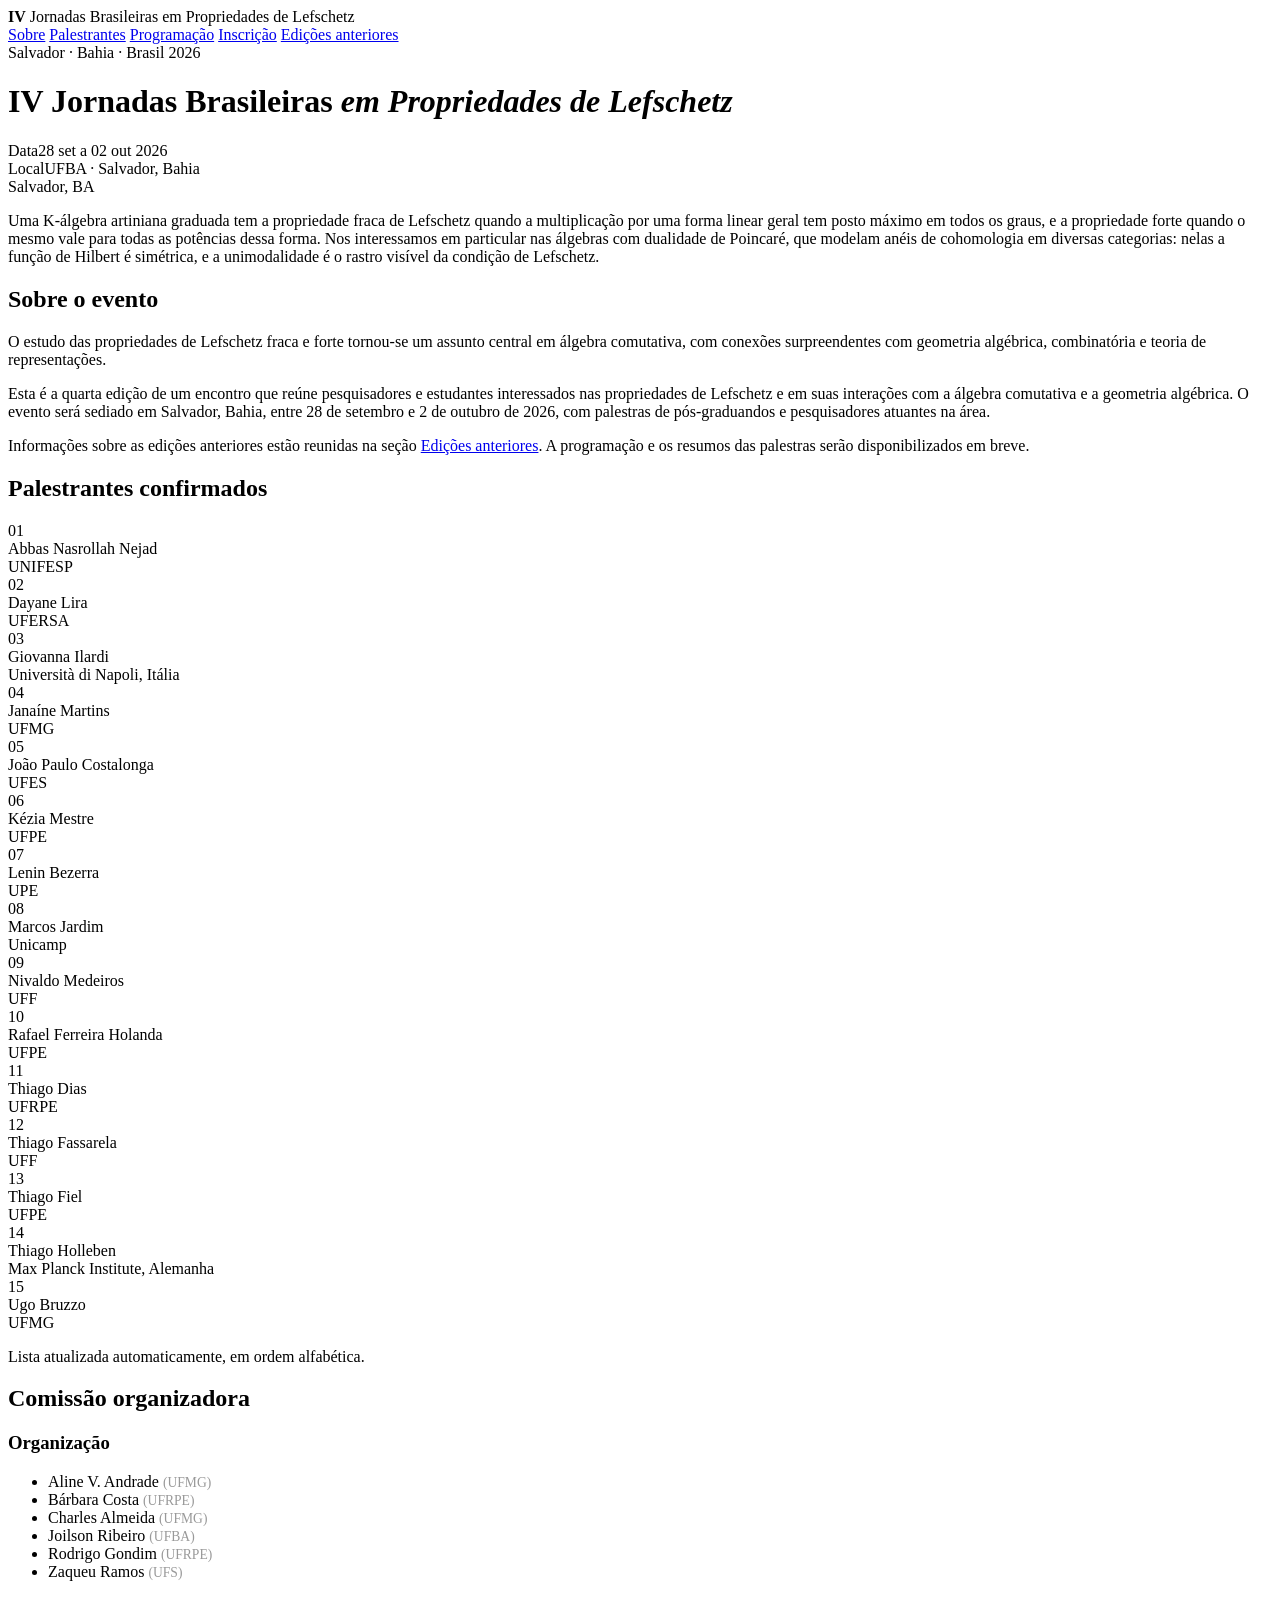
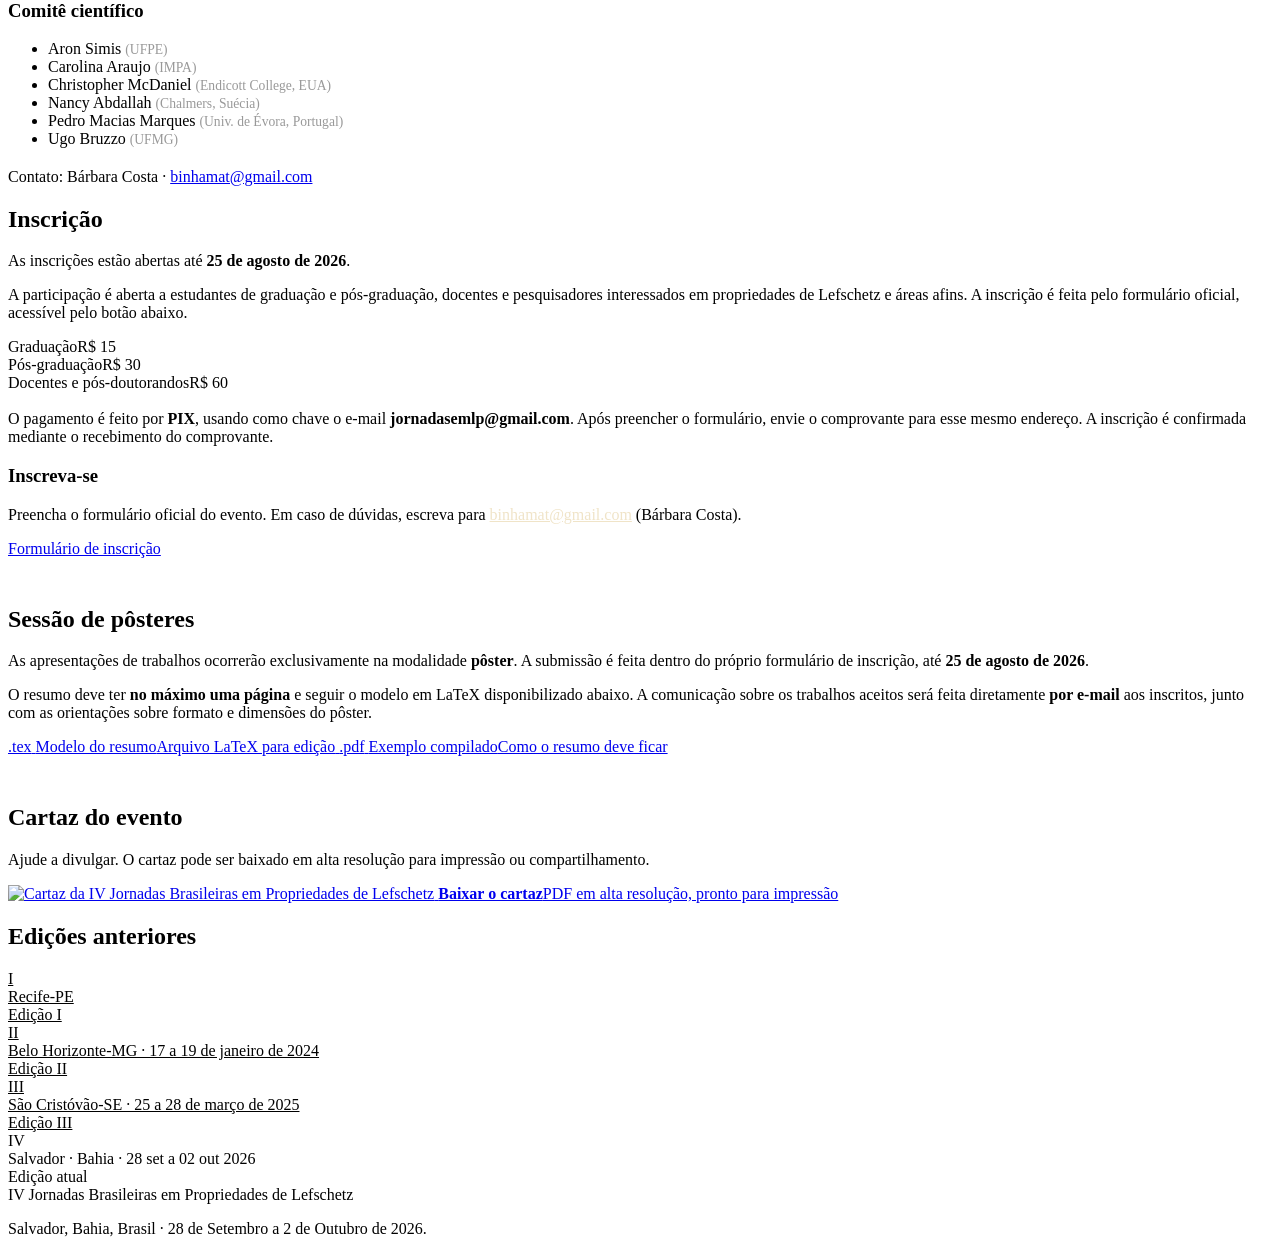
==== index.html @ 108a5a0b "Corrige nome de Rafael Ferreira Holanda nas páginas das jornadas Co-Authored-By: Claude Sonnet 5 <no" ====
<!DOCTYPE html>
<html lang="pt-BR">
<head>
<meta charset="UTF-8">
<meta name="viewport" content="width=device-width, initial-scale=1.0">
<title>IV Jornadas Brasileiras em Propriedades de Lefschetz · Salvador 2026</title>
<link rel="preconnect" href="https://fonts.googleapis.com">
<link rel="preconnect" href="https://fonts.gstatic.com" crossorigin>
<link href="https://fonts.googleapis.com/css2?family=Fraunces:opsz,wght@9..144,400;9..144,500;9..144,600;9..144,700&family=Spectral:ital,wght@0,300;0,400;0,500;0,600;1,400&family=IBM+Plex+Mono:wght@400;500&display=swap" rel="stylesheet">
<link rel="stylesheet" href="styles.css">
</head>
<body>

<nav>
  <div class="nav-in">
    <span class="brand"><b>IV</b> Jornadas Brasileiras em Propriedades de Lefschetz</span>
    <div class="nav-links">
      <a href="index.html#sobre">Sobre</a>
      <a href="index.html#palestrantes">Palestrantes</a>
      <a href="programacao.html">Programação</a>
      <a href="index.html#inscricao">Inscrição</a>
      <a href="anteriores.html">Edições anteriores</a>
    </div>
  </div>
</nav>

<header class="hero">
  <div class="hero-in">
    <div class="eyebrow"><span class="dot"></span> Salvador · Bahia · Brasil <span class="dot"></span> 2026</div>
    <h1>IV Jornadas Brasileiras <em>em Propriedades de Lefschetz </em></h1>
    <div class="hero-meta">
      <div><span class="k">Data</span><span class="v">28 set a 02 out 2026</span></div>
      <div><span class="k">Local</span><span class="v">UFBA · Salvador, Bahia</span></div>
    </div>
  </div>
  <span class="credit">Salvador, BA</span>
</header>

<div class="hilbert">
  <div class="hilbert-in">
    <div class="bars" aria-hidden="true">
      <span data-v="1" style="height:12%"></span>
      <span data-v="3" style="height:33%"></span>
      <span data-v="6" style="height:66%"></span>
      <span data-v="10" style="height:100%"></span>
      <span data-v="6" style="height:66%"></span>
      <span data-v="3" style="height:33%"></span>
      <span data-v="1" style="height:12%"></span>
    </div>
    <p>Uma K-álgebra artiniana graduada tem a propriedade fraca de Lefschetz quando a multiplicação por uma forma linear geral tem posto máximo em todos os graus, e a propriedade forte quando o mesmo vale para todas as potências dessa forma. Nos interessamos em particular nas álgebras com dualidade de Poincaré, que modelam anéis de cohomologia em diversas categorias: nelas a função de Hilbert é simétrica, e a unimodalidade é o rastro visível da condição de Lefschetz.</p>
  </div>
</div>

<section id="sobre">
  <div class="sec-head"><h2>Sobre o evento</h2></div>
  <div class="prose">
    <p class="lead">O estudo das propriedades de Lefschetz fraca e forte tornou-se um assunto central em álgebra comutativa, com conexões surpreendentes com geometria algébrica, combinatória e teoria de representações.</p>
    <p>Esta é a quarta edição de um encontro que reúne pesquisadores e estudantes interessados nas propriedades de Lefschetz e em suas interações com a álgebra comutativa e a geometria algébrica. O evento será sediado em Salvador, Bahia, entre 28 de setembro e 2 de outubro de 2026, com palestras de pós-graduandos e pesquisadores atuantes na área.</p>
    <p>Informações sobre as edições anteriores estão reunidas na seção <a href="#anteriores">Edições anteriores</a>. A programação e os resumos das palestras serão disponibilizados em breve.</p>
  </div>
</section>

<section id="palestrantes">
  <div class="sec-head"><h2>Palestrantes confirmados</h2></div>
  <div class="grid" id="grid-palestrantes">
    <div class="card"><span class="idx">01</span><div class="name">Abbas Nasrollah Nejad</div><div class="card-aff">UNIFESP</div></div>
    <div class="card"><span class="idx">02</span><div class="name">Dayane Lira</div><div class="card-aff">UFERSA</div></div>
    <div class="card"><span class="idx">03</span><div class="name">Giovanna Ilardi</div><div class="card-aff">Università di Napoli, Itália</div></div>
    <div class="card"><span class="idx">04</span><div class="name">Janaíne Martins</div><div class="card-aff">UFMG</div></div>
    <div class="card"><span class="idx">05</span><div class="name">João Paulo Costalonga</div><div class="card-aff">UFES</div></div>
    <div class="card"><span class="idx">06</span><div class="name">Kézia Mestre</div><div class="card-aff">UFPE</div></div>
    <div class="card"><span class="idx">07</span><div class="name">Lenin Bezerra</div><div class="card-aff">UPE</div></div>
    <div class="card"><span class="idx">08</span><div class="name">Marcos Jardim</div><div class="card-aff">Unicamp</div></div>
    <div class="card"><span class="idx">09</span><div class="name">Nivaldo Medeiros</div><div class="card-aff">UFF</div></div>
    <div class="card"><span class="idx">10</span><div class="name">Rafael Ferreira Holanda</div><div class="card-aff">UFPE</div></div>
    <div class="card"><span class="idx">11</span><div class="name">Thiago Dias</div><div class="card-aff">UFRPE</div></div>
    <div class="card"><span class="idx">12</span><div class="name">Thiago Fassarela</div><div class="card-aff">UFF</div></div>
    <div class="card"><span class="idx">13</span><div class="name">Thiago Fiel</div><div class="card-aff">UFPE</div></div>
    <div class="card"><span class="idx">14</span><div class="name">Thiago Holleben</div><div class="card-aff">Max Planck Institute, Alemanha</div></div>
    <div class="card"><span class="idx">15</span><div class="name">Ugo Bruzzo</div><div class="card-aff">UFMG</div></div>
  </div>
  <p class="note">Lista atualizada automaticamente, em ordem alfabética.</p>
</section>

<section id="comite">
  <div class="sec-head"><h2>Comissão organizadora</h2></div>
  <div class="cols">
    <div class="panel">
      <h3>Organização</h3>
      <ul>
        <li>Aline V. Andrade <span style="color:#999;font-size:.85em">(UFMG)</span></li>
        <li>Bárbara Costa <span style="color:#999;font-size:.85em">(UFRPE)</span></li>
        <li>Charles Almeida <span style="color:#999;font-size:.85em">(UFMG)</span></li>
        <li>Joilson Ribeiro <span style="color:#999;font-size:.85em">(UFBA)</span></li>
        <li>Rodrigo Gondim <span style="color:#999;font-size:.85em">(UFRPE)</span></li>
        <li>Zaqueu Ramos <span style="color:#999;font-size:.85em">(UFS)</span></li>
      </ul>
    </div>
    <div class="panel">
      <h3>Comitê científico</h3>
      <ul>
        <li>Aron Simis <span style="color:#999;font-size:.85em">(UFPE)</span></li>
        <li>Carolina Araujo <span style="color:#999;font-size:.85em">(IMPA)</span></li>
        <li>Christopher McDaniel <span style="color:#999;font-size:.85em">(Endicott College, EUA)</span></li>
        <li>Nancy Abdallah <span style="color:#999;font-size:.85em">(Chalmers, Suécia)</span></li>
        <li>Pedro Macias Marques <span style="color:#999;font-size:.85em">(Univ. de Évora, Portugal)</span></li>
        <li>Ugo Bruzzo <span style="color:#999;font-size:.85em">(UFMG)</span></li>
      </ul>
    </div>
  </div>
  <p class="note" style="margin-top:1.2rem">Contato: Bárbara Costa · <a href="mailto:binhamat@gmail.com">binhamat@gmail.com</a></p>
</section>

<section id="inscricao">
  <div class="sec-head"><h2>Inscrição</h2></div>
  <div class="prose">
    <p class="lead">As inscrições estão abertas até <b>25 de agosto de 2026</b>.</p>
    <p>A participação é aberta a estudantes de graduação e pós-graduação, docentes e pesquisadores interessados em propriedades de Lefschetz e áreas afins. A inscrição é feita pelo formulário oficial, acessível pelo botão abaixo.</p>
  </div>

  <div class="fees">
    <div class="fee"><span class="cat">Graduação</span><span class="val">R$ 15</span></div>
    <div class="fee"><span class="cat">Pós-graduação</span><span class="val">R$ 30</span></div>
    <div class="fee"><span class="cat">Docentes e pós-doutorandos</span><span class="val">R$ 60</span></div>
  </div>
  <div class="prose" style="margin-top:1.1rem">
    <p>O pagamento é feito por <b>PIX</b>, usando como chave o e-mail <b class="mono">jornadasemlp@gmail.com</b>. Após preencher o formulário, envie o comprovante para esse mesmo endereço. A inscrição é confirmada mediante o recebimento do comprovante.</p>
  </div>
  <div class="callout">
    <h3>Inscreva-se</h3>
    <p>Preencha o formulário oficial do evento. Em caso de dúvidas, escreva para <a href="mailto:binhamat@gmail.com" style="color:#F0E4C8">binhamat@gmail.com</a> (Bárbara Costa).</p>
    <a class="btn" href="https://docs.google.com/forms/d/e/1FAIpQLScqvtpl0o9uVWyl-50HxjRWcHPqxpkmUzlpKo9-s_3zseVm3g/viewform" target="_blank" rel="noopener">Formulário de inscrição</a>
  </div>

  <div class="sec-head" style="margin-top:3rem"><h2>Sessão de pôsteres</h2></div>
  <div class="prose">
    <p>As apresentações de trabalhos ocorrerão exclusivamente na modalidade <b>pôster</b>. A submissão é feita dentro do próprio formulário de inscrição, até <b>25 de agosto de 2026</b>.</p>
    <p>O resumo deve ter <b>no máximo uma página</b> e seguir o modelo em LaTeX disponibilizado abaixo. A comunicação sobre os trabalhos aceitos será feita diretamente <b>por e-mail</b> aos inscritos, junto com as orientações sobre formato e dimensões do pôster.</p>
  </div>

  <div class="downloads">
    <a class="dl" href="files/modelo-resumo-jornadas-lp-2026.tex" download>
      <span class="ext">.tex</span>
      <span class="lbl">Modelo do resumo<span class="sub">Arquivo LaTeX para edição</span></span>
    </a>
    <a class="dl" href="files/exemplo-resumo-jornadas-lp-2026.pdf" target="_blank" rel="noopener">
      <span class="ext">.pdf</span>
      <span class="lbl">Exemplo compilado<span class="sub">Como o resumo deve ficar</span></span>
    </a>
  </div>

  <div class="sec-head" style="margin-top:3rem"><h2>Cartaz do evento</h2></div>
  <div class="prose">
    <p>Ajude a divulgar. O cartaz pode ser baixado em alta resolução para impressão ou compartilhamento.</p>
  </div>
  <a class="poster-card" href="files/IVJBPL.pdf" target="_blank" rel="noopener">
    <img src="files/cartaz-thumb.jpg" alt="Cartaz da IV Jornadas Brasileiras em Propriedades de Lefschetz" loading="lazy">
    <span class="pc-txt"><b>Baixar o cartaz</b><span>PDF em alta resolução, pronto para impressão</span></span>
  </a>

</section>

<section id="anteriores">
  <div class="sec-head"><h2>Edições anteriores</h2></div>
  <div class="editions">
    <a class="ed" href="i-jornada.html" style="display:block;color:inherit"><span class="roman">I</span><div class="place">Recife-PE</div><span class="yr">Edição I</span></a>
    <a class="ed" href="ii-jornada.html" style="display:block;color:inherit"><span class="roman">II</span><div class="place">Belo Horizonte-MG · 17 a 19 de janeiro de 2024</div><span class="yr">Edição II</span></a>
    <a class="ed" href="iii-jornada.html" style="display:block;color:inherit"><span class="roman">III</span><div class="place">São Cristóvão-SE · 25 a 28 de março de 2025</div><span class="yr">Edição III</span></a>
    <div class="ed current"><span class="roman">IV</span><div class="place">Salvador · Bahia · 28 set a 02 out 2026</div><span class="yr">Edição atual</span></div>
  </div>
</section>

<footer>
  <div class="foot-in">
    <div>
      <div class="brand2">IV Jornadas Brasileiras em Propriedades de Lefschetz</div>
      <p>Salvador, Bahia, Brasil · 28 de Setembro a 2 de Outubro de 2026.</p>
    </div>
</footer>


<script>
(function(){
  var SHEET_ID = '1L-WROrmSHXhoRcRJEicwo2DMLI0QFbXbKq7kIfNfTUg';
  var CSV_URL = 'https://docs.google.com/spreadsheets/d/' + SHEET_ID + '/gviz/tq?tqx=out:csv';
  function parseCSV(text){
    var rows=[],row=[],cur='',inQ=false;
    for(var i=0;i<text.length;i++){var c=text[i];
      if(inQ){ if(c==='"'){ if(text[i+1]==='"'){cur+='"';i++;} else inQ=false; } else cur+=c; }
      else { if(c==='"')inQ=true; else if(c===','){row.push(cur);cur='';}
        else if(c==='\n'){row.push(cur);rows.push(row);row=[];cur='';}
        else if(c!=='\r')cur+=c; } }
    if(cur.length||row.length){row.push(cur);rows.push(row);}
    return rows;
  }
  function esc(s){return s.replace(/&/g,'&amp;').replace(/</g,'&lt;').replace(/>/g,'&gt;');}
  fetch(CSV_URL).then(function(r){ if(!r.ok) throw new Error('HTTP '+r.status); return r.text(); })
  .then(function(text){
    var rows = parseCSV(text);
    var speakers = [];
    for(var i=1;i<rows.length;i++){
      var nome=(rows[i][0]||'').trim();
      if(!nome) continue;
      speakers.push({nome:nome, aff:(rows[i][1]||'').trim()});
    }
    if(!speakers.length) return; // mantém fallback estático
    speakers.sort(function(a,b){ return a.nome.localeCompare(b.nome,'pt-BR'); });
    var html='';
    for(var j=0;j<speakers.length;j++){
      var idx=(j+1<10?'0':'')+(j+1);
      html+='<div class="card"><span class="idx">'+idx+'</span><div class="name">'+esc(speakers[j].nome)+'</div>';
      if(speakers[j].aff) html+='<div class="card-aff">'+esc(speakers[j].aff)+'</div>';
      html+='</div>';
    }
    document.getElementById('grid-palestrantes').innerHTML = html;
  })
  .catch(function(e){ console.error('Planilha indisponível, mantendo lista estática:', e); });
})();
</script>
</body>
</html>
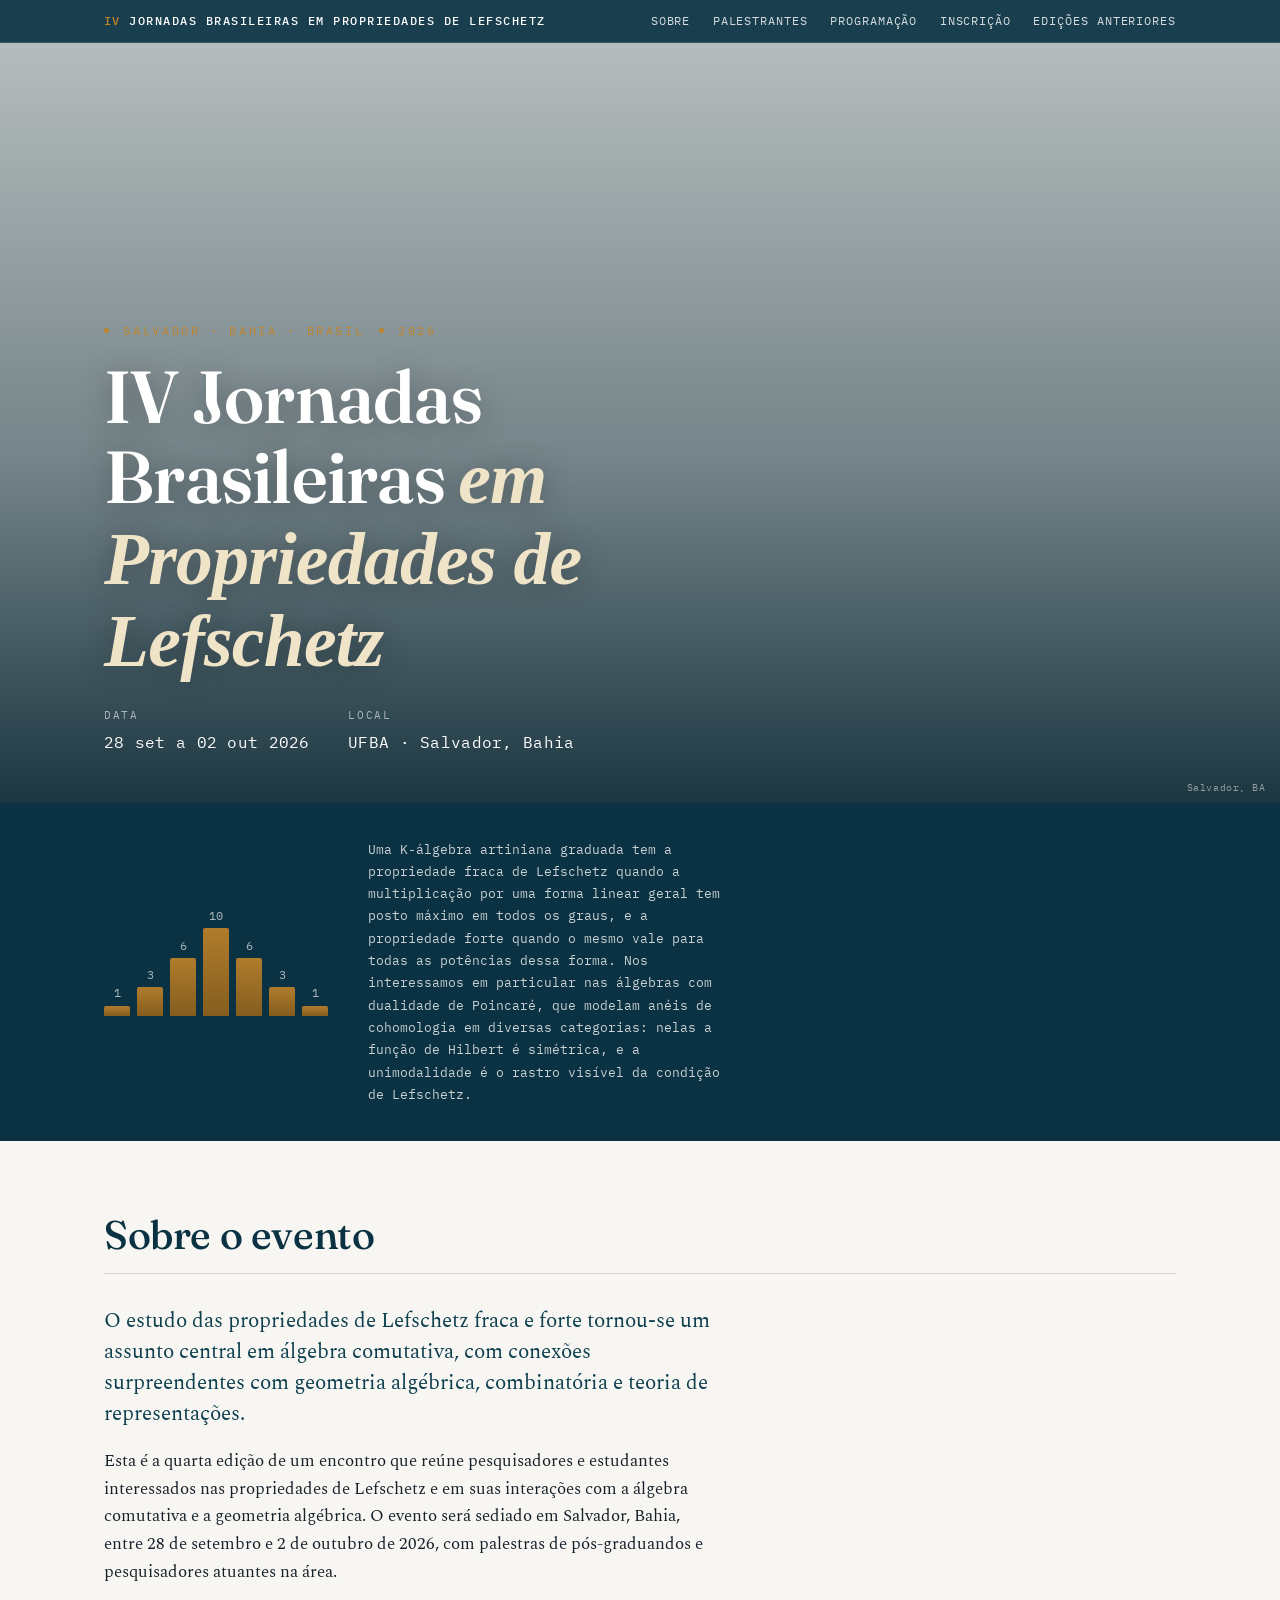
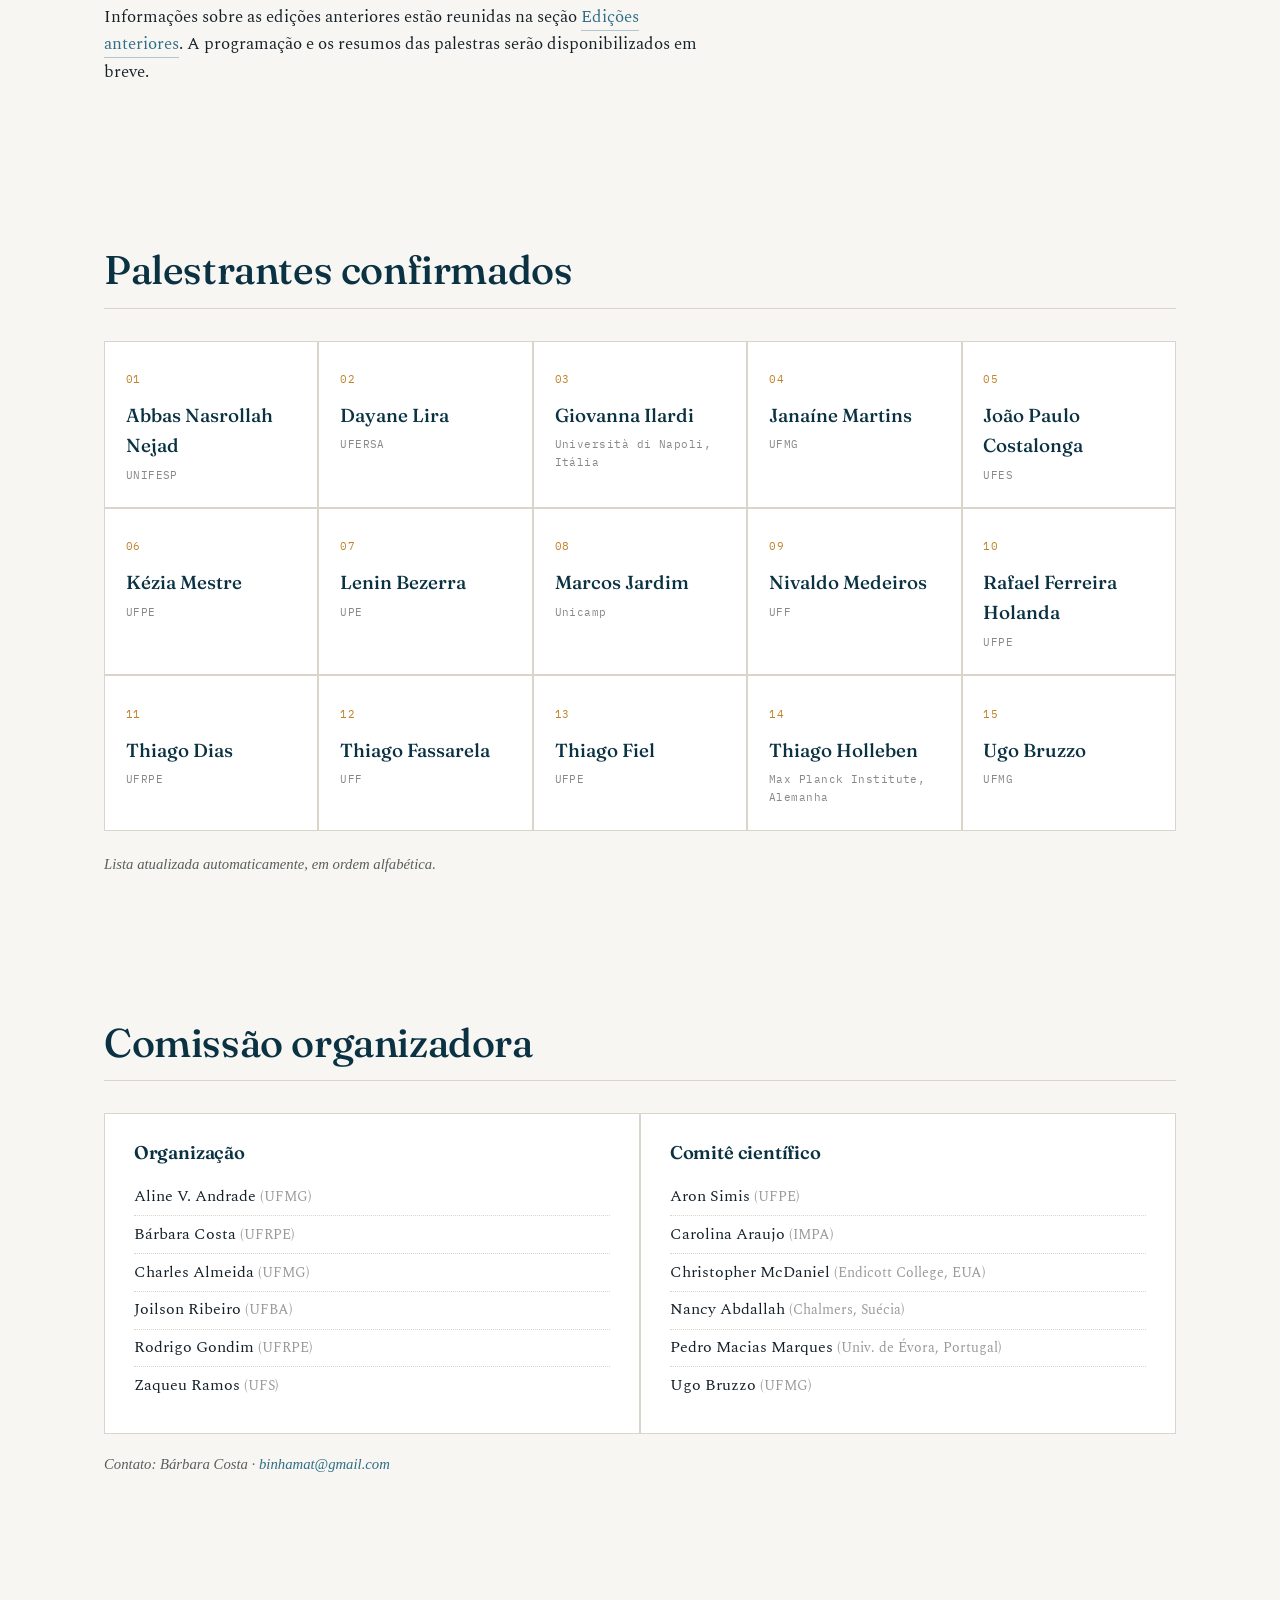
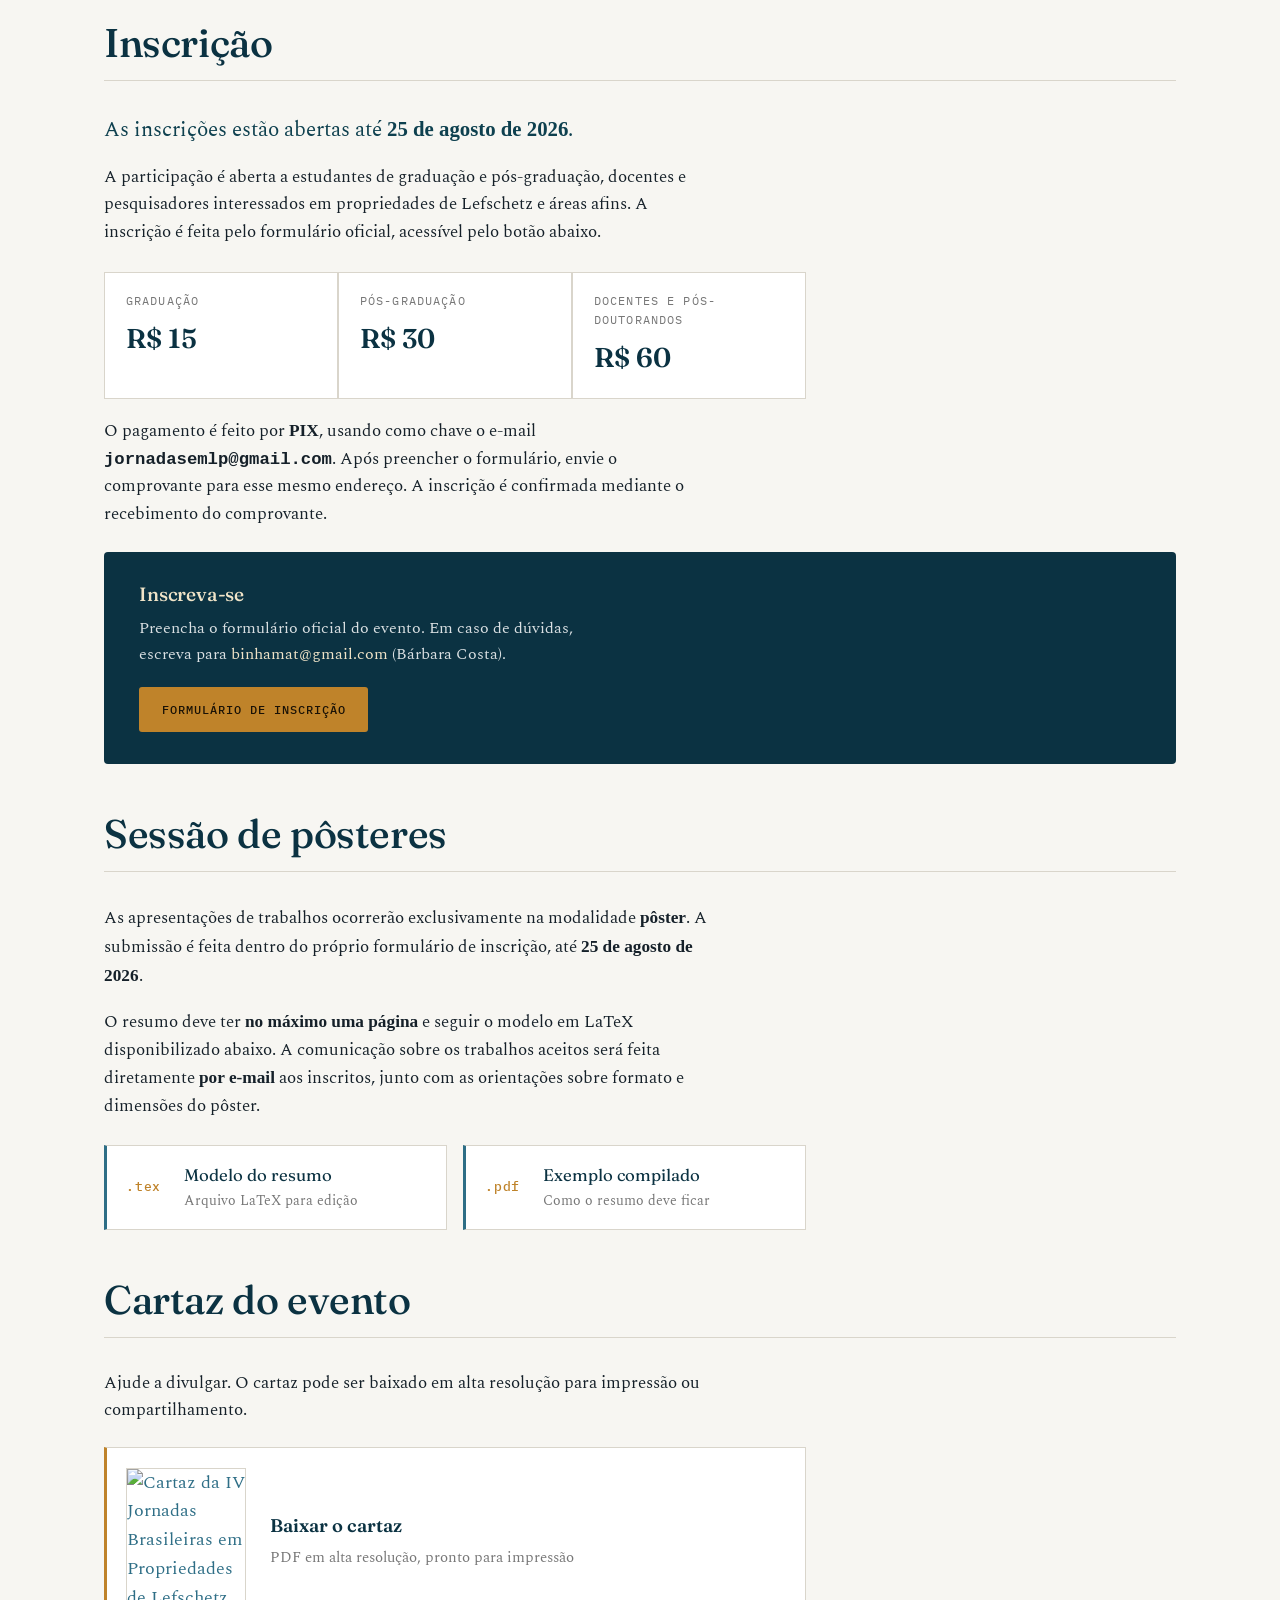
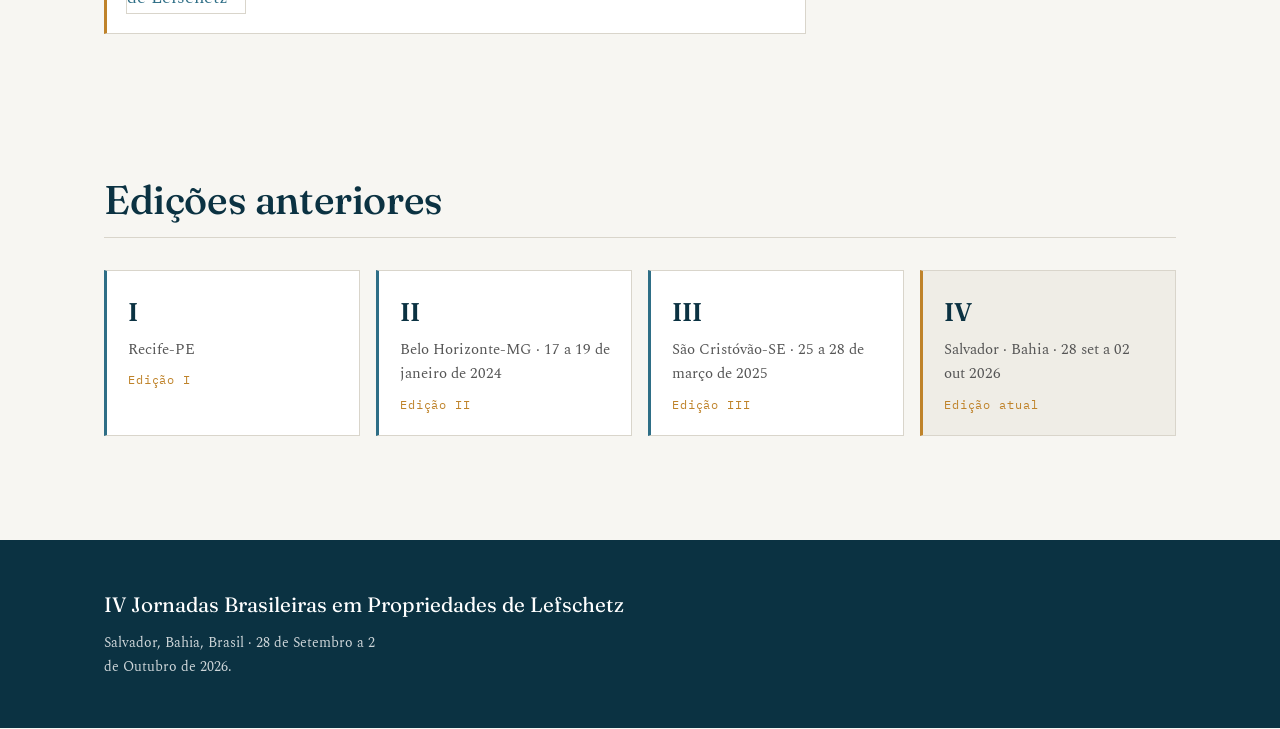
==== commit 85f133f7: "Adiciona SEO/social meta tags, favicon, robots.txt e menu mobile - Meta description, Open Graph, Twi" ====
--- a/index.html
+++ b/index.html
@@ -4,6 +4,19 @@
 <meta charset="UTF-8">
 <meta name="viewport" content="width=device-width, initial-scale=1.0">
 <title>IV Jornadas Brasileiras em Propriedades de Lefschetz · Salvador 2026</title>
+<meta name="description" content="IV Jornadas Brasileiras em Propriedades de Lefschetz — Salvador, Bahia, de 28 de setembro a 2 de outubro de 2026. Palestrantes, programação e inscrição.">
+<link rel="canonical" href="https://jornadaslp.github.io/jornadas-lp/">
+<meta property="og:type" content="website">
+<meta property="og:locale" content="pt_BR">
+<meta property="og:url" content="https://jornadaslp.github.io/jornadas-lp/">
+<meta property="og:title" content="IV Jornadas Brasileiras em Propriedades de Lefschetz · Salvador 2026">
+<meta property="og:description" content="Salvador, Bahia, de 28 de setembro a 2 de outubro de 2026. Palestrantes, programação e inscrição.">
+<meta property="og:image" content="https://jornadaslp.github.io/jornadas-lp/img/og-image.jpg">
+<meta name="twitter:card" content="summary_large_image">
+<meta name="twitter:title" content="IV Jornadas Brasileiras em Propriedades de Lefschetz · Salvador 2026">
+<meta name="twitter:description" content="Salvador, Bahia, de 28 de setembro a 2 de outubro de 2026. Palestrantes, programação e inscrição.">
+<meta name="twitter:image" content="https://jornadaslp.github.io/jornadas-lp/img/og-image.jpg">
+<link rel="icon" type="image/svg+xml" href="favicon.svg">
 <link rel="preconnect" href="https://fonts.googleapis.com">
 <link rel="preconnect" href="https://fonts.gstatic.com" crossorigin>
 <link href="https://fonts.googleapis.com/css2?family=Fraunces:opsz,wght@9..144,400;9..144,500;9..144,600;9..144,700&family=Spectral:ital,wght@0,300;0,400;0,500;0,600;1,400&family=IBM+Plex+Mono:wght@400;500&display=swap" rel="stylesheet">
@@ -14,6 +27,8 @@
 <nav>
   <div class="nav-in">
     <span class="brand"><b>IV</b> Jornadas Brasileiras em Propriedades de Lefschetz</span>
+    <input type="checkbox" id="nav-toggle" class="nav-toggle">
+    <label for="nav-toggle" class="nav-burger" aria-label="Abrir menu"><span></span><span></span><span></span></label>
     <div class="nav-links">
       <a href="index.html#sobre">Sobre</a>
       <a href="index.html#palestrantes">Palestrantes</a>
@@ -176,6 +191,7 @@
       <div class="brand2">IV Jornadas Brasileiras em Propriedades de Lefschetz</div>
       <p>Salvador, Bahia, Brasil · 28 de Setembro a 2 de Outubro de 2026.</p>
     </div>
+  </div>
 </footer>
 
 
--- a/styles.css
+++ b/styles.css
@@ -0,0 +1,198 @@
+
+  :root{
+    --ink:#152029;
+    --deep:#0B3242;      /* azul atlântico profundo */
+    --deep-2:#0E404F;
+    --sea:#2E6E86;       /* azul azulejo (frio, links) */
+    --ochre:#BF832A;     /* ocre baiano (quente, raro) */
+    --paper:#F7F6F2;     /* off-white neutro */
+    --paper-2:#EFEDE6;
+    --line:#D9D5CB;
+    --white:#FFFFFF;
+    --measure:68ch;
+  }
+  *{box-sizing:border-box;margin:0;padding:0}
+  html{scroll-behavior:smooth}
+  @media (prefers-reduced-motion:reduce){html{scroll-behavior:auto}*{animation:none!important;transition:none!important}}
+  body{
+    font-family:"Spectral",Georgia,serif;
+    color:var(--ink);
+    background:var(--paper);
+    line-height:1.6;
+    font-size:18px;
+    -webkit-font-smoothing:antialiased;
+  }
+  h1,h2,h3{font-family:"Fraunces",Georgia,serif;font-weight:500;line-height:1.08;letter-spacing:-.01em}
+  .mono{font-family:"IBM Plex Mono",ui-monospace,monospace}
+  a{color:var(--sea);text-decoration:none}
+  a:hover{text-decoration:underline;text-underline-offset:3px}
+
+  /* ---- NAV ---- */
+  nav{
+    position:sticky;top:0;z-index:50;
+    background:rgba(11,50,66,.94);
+    backdrop-filter:blur(8px);
+    border-bottom:1px solid rgba(255,255,255,.12);
+  }
+  .nav-in{max-width:1120px;margin:0 auto;padding:.7rem 1.5rem;display:flex;align-items:center;justify-content:space-between;gap:1rem;position:relative}
+  .brand{color:#fff;font-family:"IBM Plex Mono",monospace;font-size:.78rem;letter-spacing:.12em;text-transform:uppercase;font-weight:500;white-space:nowrap}
+  .brand b{color:var(--ochre);font-weight:500}
+  .nav-links{display:flex;gap:1.4rem;flex-wrap:wrap}
+  .nav-links a{color:rgba(255,255,255,.82);font-family:"IBM Plex Mono",monospace;font-size:.72rem;letter-spacing:.08em;text-transform:uppercase}
+  .nav-links a:hover{color:var(--ochre);text-decoration:none}
+  .nav-toggle{position:absolute;opacity:0;pointer-events:none}
+  .nav-burger{display:none;flex-direction:column;justify-content:center;gap:5px;width:26px;height:22px;cursor:pointer;flex:none}
+  .nav-burger span{display:block;width:100%;height:2px;background:#fff;border-radius:1px;transition:transform .2s,opacity .2s}
+  @media(max-width:760px){
+    .nav-burger{display:flex}
+    .nav-links{
+      display:none;position:absolute;top:100%;left:0;right:0;
+      background:var(--deep);flex-direction:column;gap:0;
+      padding:.4rem 1.1rem 1rem;border-bottom:1px solid rgba(255,255,255,.12);
+    }
+    .nav-links a{padding:.65rem 0;border-bottom:1px solid rgba(255,255,255,.08)}
+    .nav-links a:last-child{border-bottom:none}
+    .nav-toggle:checked ~ .nav-links{display:flex}
+    .nav-toggle:checked ~ .nav-burger span:nth-child(1){transform:translateY(7px) rotate(45deg)}
+    .nav-toggle:checked ~ .nav-burger span:nth-child(2){opacity:0}
+    .nav-toggle:checked ~ .nav-burger span:nth-child(3){transform:translateY(-7px) rotate(-45deg)}
+  }
+
+  /* ---- HERO ---- */
+  header.hero{
+    position:relative;
+    min-height:min(88vh,760px);
+    display:flex;flex-direction:column;justify-content:flex-end;
+    color:#fff;
+    background:
+      linear-gradient(180deg,rgba(9,38,50,.28) 0%,rgba(9,38,50,.55) 55%,rgba(9,38,50,.92) 100%),
+      url("img/salvador.jpg");
+    background-size:cover;
+    background-position:center 35%;
+  }
+  .hero-in{max-width:1120px;margin:0 auto;width:100%;padding:2.5rem 1.5rem 3rem}
+  .eyebrow{font-family:"IBM Plex Mono",monospace;font-size:.75rem;letter-spacing:.22em;text-transform:uppercase;color:var(--ochre);margin-bottom:1.1rem;display:flex;gap:.9rem;align-items:center;flex-wrap:wrap}
+  .eyebrow .dot{width:5px;height:5px;background:var(--ochre);border-radius:50%;display:inline-block}
+  header.hero h1{font-size:clamp(2.3rem,6vw,4.6rem);font-weight:600;max-width:15ch;text-shadow:0 2px 30px rgba(0,0,0,.3)}
+  header.hero h1 em{font-style:italic;color:#F0E4C8}
+  .hero-meta{margin-top:1.6rem;display:flex;gap:2.4rem;flex-wrap:wrap;font-family:"IBM Plex Mono",monospace;font-size:.9rem;letter-spacing:.02em}
+  .hero-meta .k{display:block;font-size:.66rem;letter-spacing:.16em;text-transform:uppercase;color:rgba(255,255,255,.6);margin-bottom:.35rem}
+  .hero-meta .v{color:#fff;font-size:1.02rem}
+  .credit{position:absolute;bottom:.5rem;right:.9rem;font-family:"IBM Plex Mono",monospace;font-size:.6rem;letter-spacing:.06em;color:rgba(255,255,255,.5)}
+
+  /* ---- HILBERT SIGNATURE ---- */
+  .hilbert{background:var(--deep);color:#fff;overflow:hidden}
+  .hilbert-in{max-width:1120px;margin:0 auto;padding:2.2rem 1.5rem;display:flex;align-items:center;gap:2.5rem;flex-wrap:wrap}
+  .bars{display:flex;align-items:flex-end;gap:7px;height:88px}
+  .bars span{width:26px;background:linear-gradient(180deg,var(--ochre),#8f611c);border-radius:2px 2px 0 0;position:relative;opacity:.92}
+  .bars span::after{content:attr(data-v);position:absolute;top:-1.35rem;left:0;right:0;text-align:center;font-family:"IBM Plex Mono",monospace;font-size:.72rem;color:rgba(255,255,255,.7)}
+  .hilbert p{font-family:"IBM Plex Mono",monospace;font-size:.82rem;line-height:1.7;color:rgba(255,255,255,.78);max-width:46ch}
+  .hilbert p b{color:#F0E4C8;font-weight:500}
+
+  /* ---- SECTIONS ---- */
+  section{max-width:1120px;margin:0 auto;padding:4.5rem 1.5rem}
+  .sec-head{display:flex;align-items:baseline;gap:0;margin-bottom:2rem;border-bottom:1px solid var(--line);padding-bottom:1rem}
+  .sec-num{font-family:"IBM Plex Mono",monospace;font-size:.8rem;color:var(--ochre);letter-spacing:.1em}
+  .sec-head h2{font-size:clamp(1.7rem,3.5vw,2.5rem);color:var(--deep)}
+  .prose{max-width:var(--measure);font-size:1.08rem}
+  .prose p{margin-bottom:1.1rem}
+  .prose a{border-bottom:1px solid rgba(46,110,134,.35)}
+  .lead{font-size:1.3rem;line-height:1.5;color:var(--deep-2);font-weight:400;margin-bottom:1.6rem}
+
+  /* ---- SPEAKERS ---- */
+  .grid{display:grid;grid-template-columns:repeat(auto-fill,minmax(180px,1fr));gap:2px;background:var(--line);border:1px solid var(--line)}
+  .card{background:var(--white);padding:1.4rem 1.3rem;transition:background .25s,transform .25s}
+  .card:hover{background:var(--paper-2);transform:translateY(-2px)}
+  .card .idx{font-family:"IBM Plex Mono",monospace;font-size:.7rem;color:var(--ochre);letter-spacing:.06em}
+  .card .name{font-family:"Fraunces",serif;font-size:1.18rem;color:var(--deep);margin-top:.5rem;font-weight:500}
+  .note{margin-top:1.4rem;font-size:.92rem;color:#5a5f5c;font-style:italic}
+
+  /* ---- COMMITTEE / INFO CARDS ---- */
+  .cols{display:grid;grid-template-columns:1fr 1fr;gap:2px;background:var(--line);border:1px solid var(--line)}
+  @media(max-width:680px){.cols{grid-template-columns:1fr}}
+  .panel{background:var(--white);padding:1.8rem}
+  .panel h3{font-size:1.15rem;color:var(--deep);margin-bottom:1rem;font-weight:600}
+  .panel ul{list-style:none}
+  .panel li{padding:.35rem 0;border-bottom:1px dotted var(--line);font-size:1rem}
+  .panel li:last-child{border-bottom:none}
+
+  /* ---- CALLOUT ---- */
+  .callout{background:var(--deep);color:#fff;border-radius:4px;padding:2rem 2.2rem;margin-top:1.5rem}
+  .callout h3{color:#F0E4C8;font-size:1.2rem;margin-bottom:.7rem}
+  .callout p{color:rgba(255,255,255,.85);font-size:1rem;max-width:60ch}
+  .btn{display:inline-block;margin-top:1.2rem;background:var(--ochre);color:#1a1206;font-family:"IBM Plex Mono",monospace;font-size:.78rem;letter-spacing:.08em;text-transform:uppercase;padding:.8rem 1.4rem;border-radius:3px;font-weight:500}
+  .btn:hover{background:#d8983a;text-decoration:none}
+
+  /* ---- EDITIONS ---- */
+  .editions{display:grid;grid-template-columns:repeat(auto-fit,minmax(200px,1fr));gap:1rem}
+  .ed{background:var(--white);border:1px solid var(--line);border-left:3px solid var(--sea);padding:1.3rem}
+  .ed.current{border-left-color:var(--ochre);background:var(--paper-2)}
+  .ed .roman{font-family:"Fraunces",serif;font-size:1.6rem;color:var(--deep);font-weight:600}
+  .ed .place{font-size:.95rem;color:#555;margin-top:.3rem}
+  .ed .yr{font-family:"IBM Plex Mono",monospace;font-size:.72rem;color:var(--ochre);letter-spacing:.08em;margin-top:.6rem;display:block}
+  .ed.current .yr{color:var(--ochre)}
+
+  /* ---- FOOTER ---- */
+  footer{background:var(--deep);color:rgba(255,255,255,.8);margin-top:2rem}
+  .foot-in{max-width:1120px;margin:0 auto;padding:3rem 1.5rem;display:flex;justify-content:space-between;gap:2rem;flex-wrap:wrap}
+  footer .brand2{font-family:"Fraunces",serif;font-size:1.3rem;color:#fff;margin-bottom:.6rem}
+  footer p{font-size:.9rem;line-height:1.7;max-width:40ch}
+  footer .mono{font-size:.75rem;color:rgba(255,255,255,.55);letter-spacing:.06em}
+
+/* ---- Páginas internas ---- */
+header.page-hero{position:relative;min-height:300px;display:flex;flex-direction:column;justify-content:flex-end;color:#fff;
+  background:linear-gradient(180deg,rgba(9,38,50,.35) 0%,rgba(9,38,50,.65) 55%,rgba(9,38,50,.94) 100%),url("img/salvador.jpg");
+  background-size:cover;background-position:center 40%;}
+header.page-hero h1{font-size:clamp(1.9rem,4.5vw,3.2rem);font-weight:600;max-width:20ch;text-shadow:0 2px 24px rgba(0,0,0,.3)}
+.talks{max-width:var(--measure);}
+.talk{padding:1.1rem 0;border-bottom:1px solid var(--line)}
+.talk:last-child{border-bottom:none}
+.talk .speaker{font-family:"Fraunces",serif;font-size:1.2rem;color:var(--deep);font-weight:600}
+.talk .aff{font-family:"IBM Plex Mono",monospace;font-size:.72rem;color:var(--ochre);letter-spacing:.06em;margin-left:.5rem}
+.talk .title{font-size:1.02rem;color:#333;margin-top:.25rem;font-style:italic}
+.talk .title.pending{color:#999;font-style:italic}
+.slides-list{max-width:var(--measure)}
+.slides-list a{display:block;padding:.6rem 0;border-bottom:1px dotted var(--line);font-size:1rem}
+.slides-list a:hover{background:var(--paper-2);text-decoration:none;padding-left:.4rem;transition:padding .2s}
+.back-link{font-family:"IBM Plex Mono",monospace;font-size:.75rem;letter-spacing:.08em;text-transform:uppercase}
+
+/* ---- Fotos das edições anteriores ---- */
+.page-hero.solid{background:linear-gradient(160deg,var(--deep) 0%,var(--deep-2) 100%);min-height:220px}
+.edition-photo{max-width:1120px;margin:0 auto;padding:2.5rem 1.5rem 0}
+.edition-photo img{width:100%;height:auto;display:block;border-radius:4px;box-shadow:0 8px 40px rgba(11,50,66,.18)}
+.edition-photo figcaption{font-family:"IBM Plex Mono",monospace;font-size:.72rem;letter-spacing:.08em;color:#888;margin-top:.7rem;text-transform:uppercase}
+
+.card .card-aff{font-family:"IBM Plex Mono",monospace;font-size:.7rem;color:#888;margin-top:.35rem;letter-spacing:.04em}
+
+/* ---- Taxas de inscrição ---- */
+.fees{display:grid;grid-template-columns:repeat(auto-fit,minmax(200px,1fr));gap:2px;background:var(--line);
+      border:1px solid var(--line);max-width:78ch;margin-top:1.6rem}
+.fee{background:var(--white);padding:1.2rem 1.3rem;display:flex;flex-direction:column;gap:.4rem}
+.fee .cat{font-family:"IBM Plex Mono",monospace;font-size:.72rem;letter-spacing:.1em;text-transform:uppercase;color:#777}
+.fee .val{font-family:"Fraunces",serif;font-size:1.7rem;font-weight:600;color:var(--deep)}
+
+/* Marca longa quebra linha no celular em vez de estourar a largura */
+@media(max-width:760px){
+  .brand{white-space:normal;font-size:.66rem;line-height:1.45}
+  .nav-in{padding:.6rem 1.1rem}
+}
+
+/* ---- Downloads (modelo LaTeX) ---- */
+.downloads{display:grid;grid-template-columns:repeat(auto-fit,minmax(240px,1fr));gap:1rem;max-width:78ch;margin-top:1.5rem}
+.dl{display:flex;align-items:center;gap:1rem;background:var(--white);border:1px solid var(--line);
+    border-left:3px solid var(--sea);padding:1rem 1.2rem;text-decoration:none;transition:border-color .2s,transform .2s}
+.dl:hover{border-left-color:var(--ochre);transform:translateY(-2px);text-decoration:none}
+.dl .ext{font-family:"IBM Plex Mono",monospace;font-size:.8rem;font-weight:500;color:var(--ochre);
+         letter-spacing:.06em;flex:none;min-width:2.6rem}
+.dl .lbl{font-family:"Fraunces",serif;font-size:1.05rem;color:var(--deep);display:flex;flex-direction:column}
+.dl .sub{font-family:"Spectral",serif;font-size:.85rem;color:#777;margin-top:.15rem}
+
+/* ---- Cartaz ---- */
+.poster-card{display:flex;gap:1.5rem;align-items:center;background:var(--white);border:1px solid var(--line);
+  border-left:3px solid var(--ochre);padding:1.2rem;max-width:78ch;margin-top:1.4rem;text-decoration:none;
+  transition:transform .2s,box-shadow .2s}
+.poster-card:hover{transform:translateY(-2px);box-shadow:0 10px 30px rgba(11,50,66,.12);text-decoration:none}
+.poster-card img{width:120px;height:auto;flex:none;border:1px solid var(--line)}
+.poster-card .pc-txt{display:flex;flex-direction:column;gap:.3rem}
+.poster-card .pc-txt b{font-family:"Fraunces",serif;font-size:1.15rem;color:var(--deep);font-weight:600}
+.poster-card .pc-txt span{font-size:.95rem;color:#777}
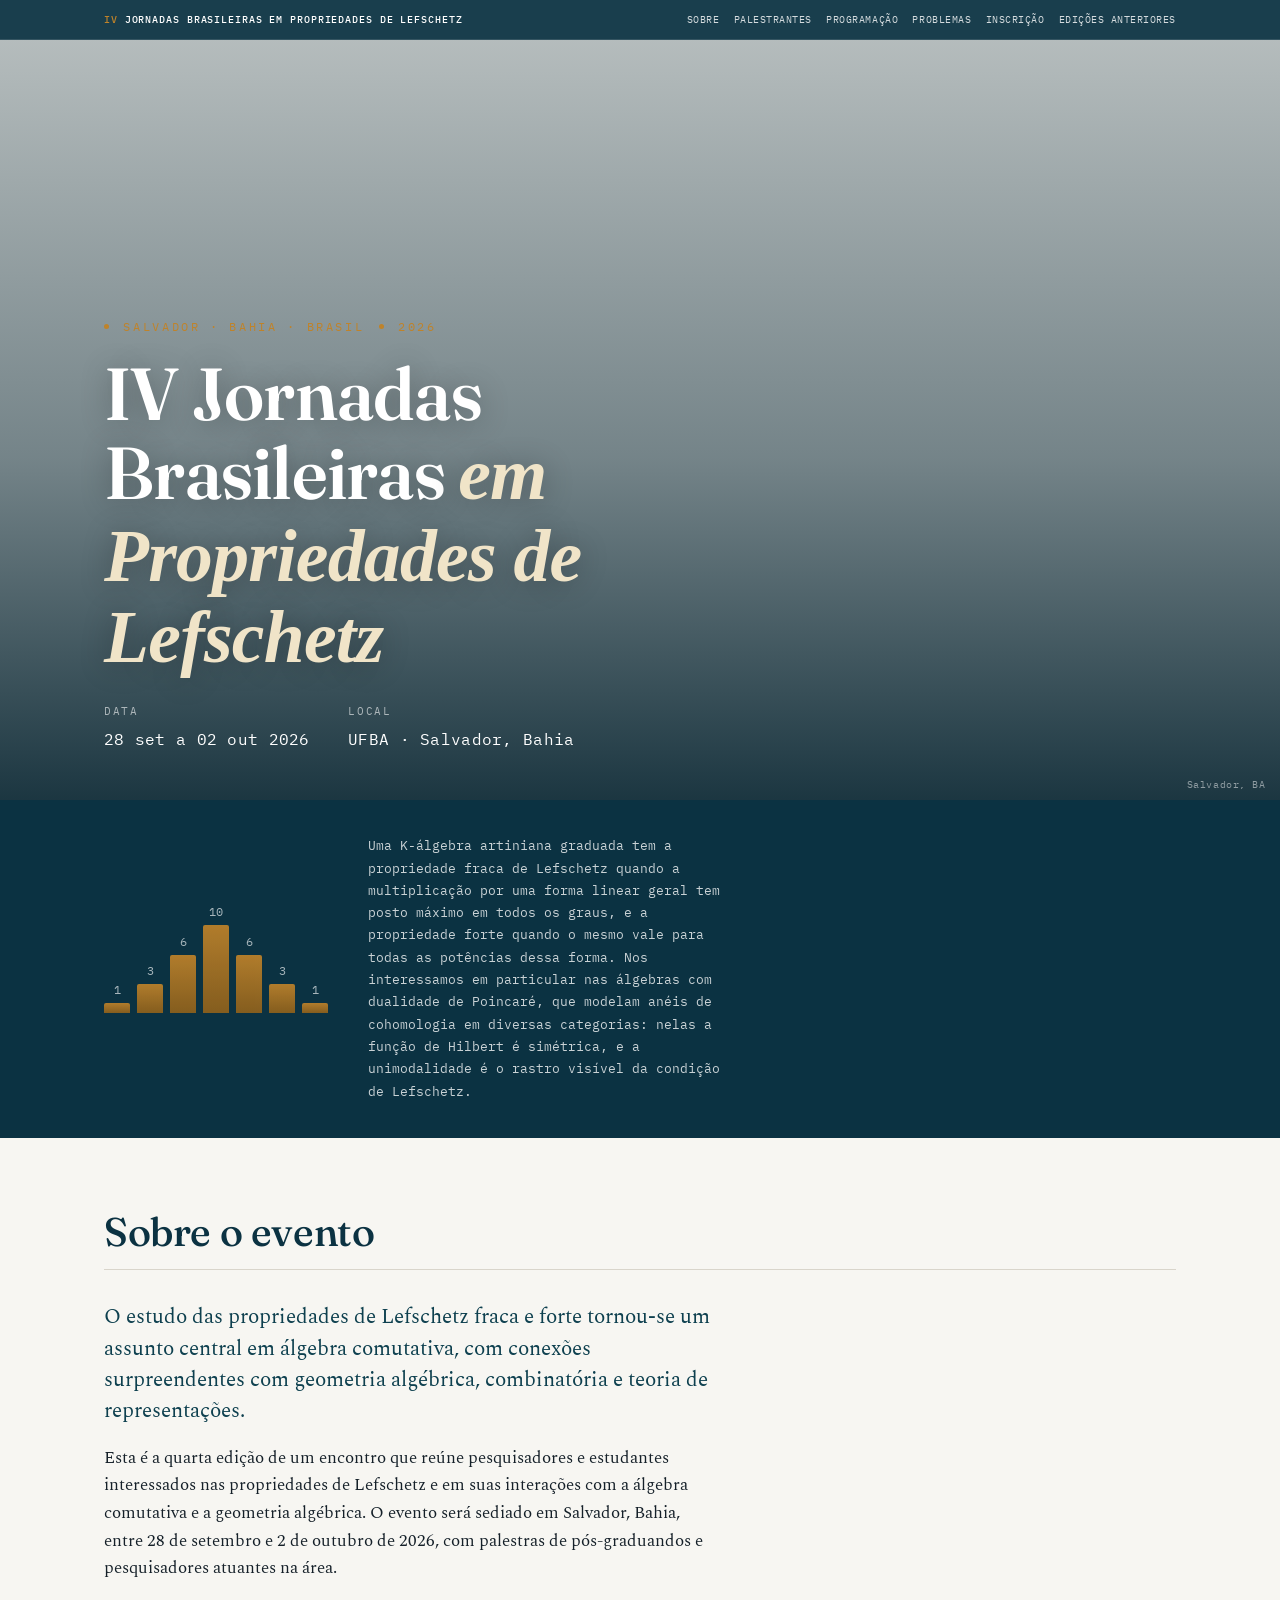
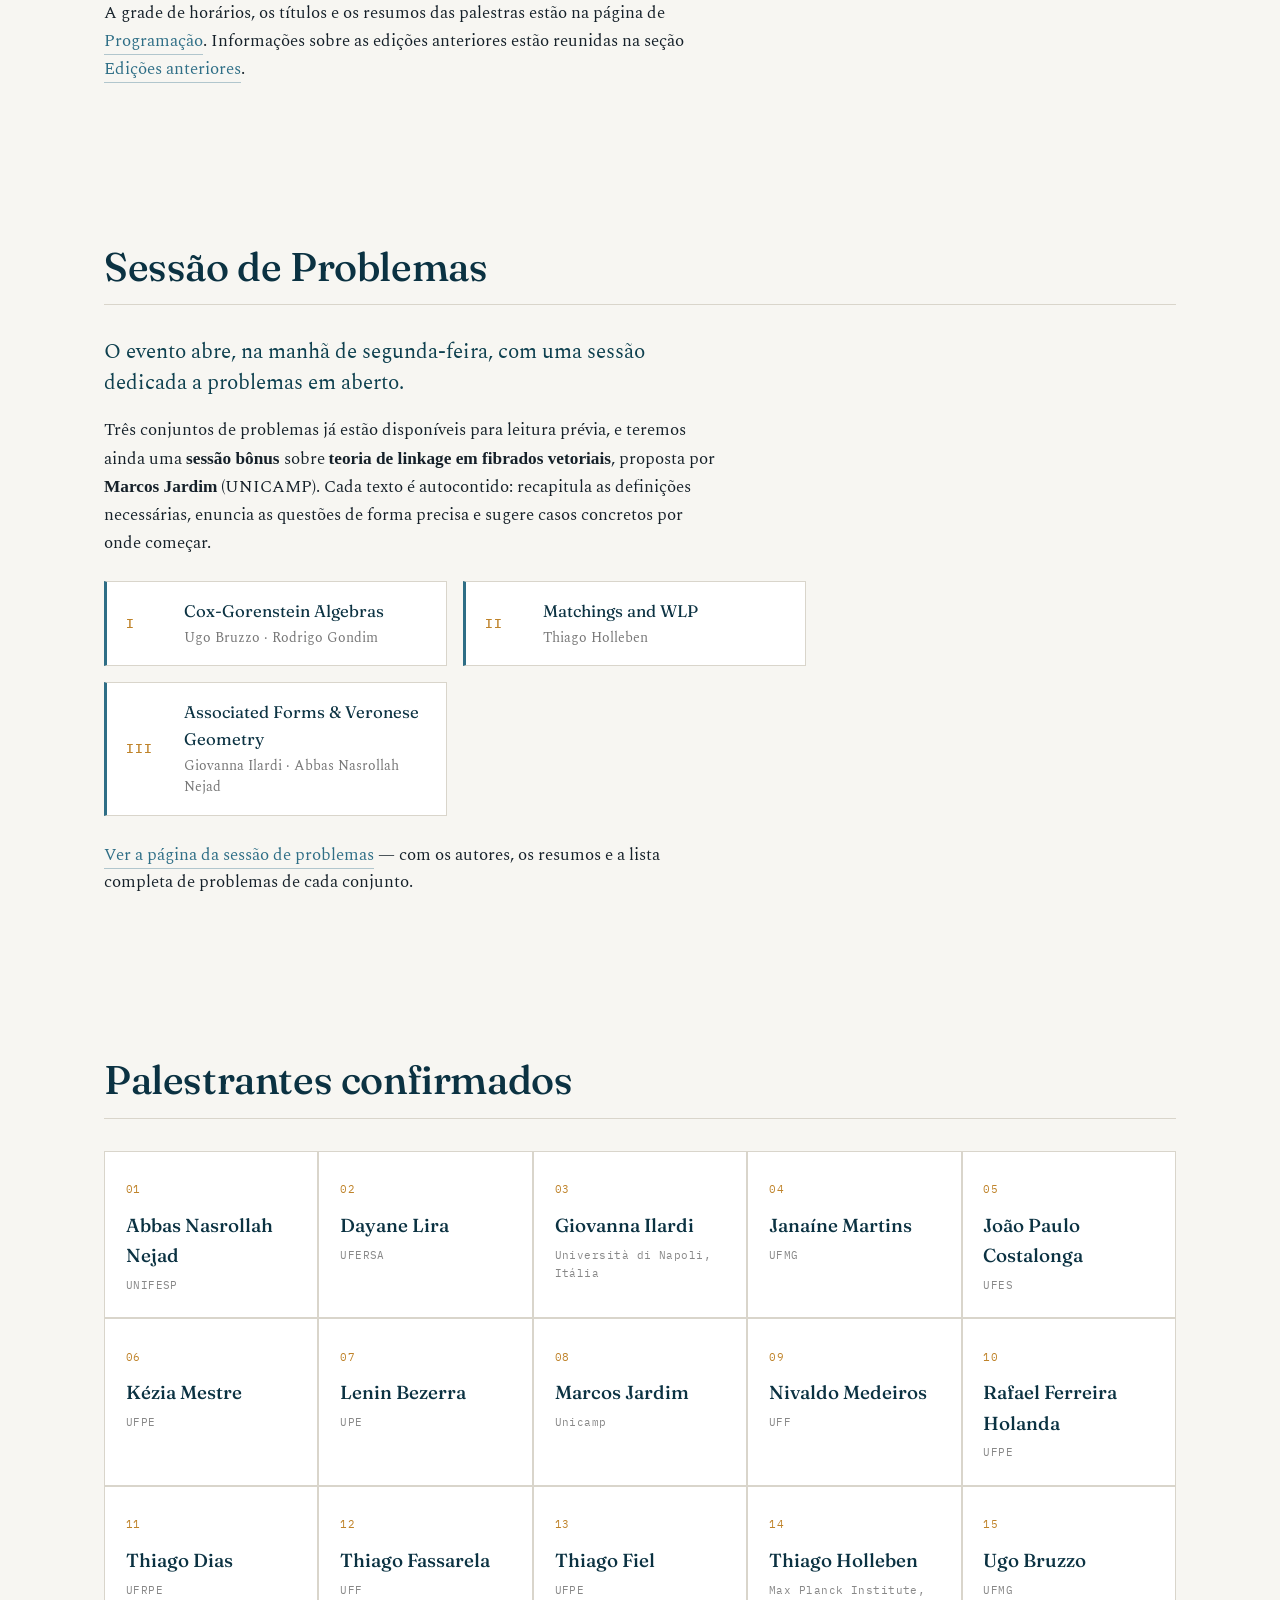
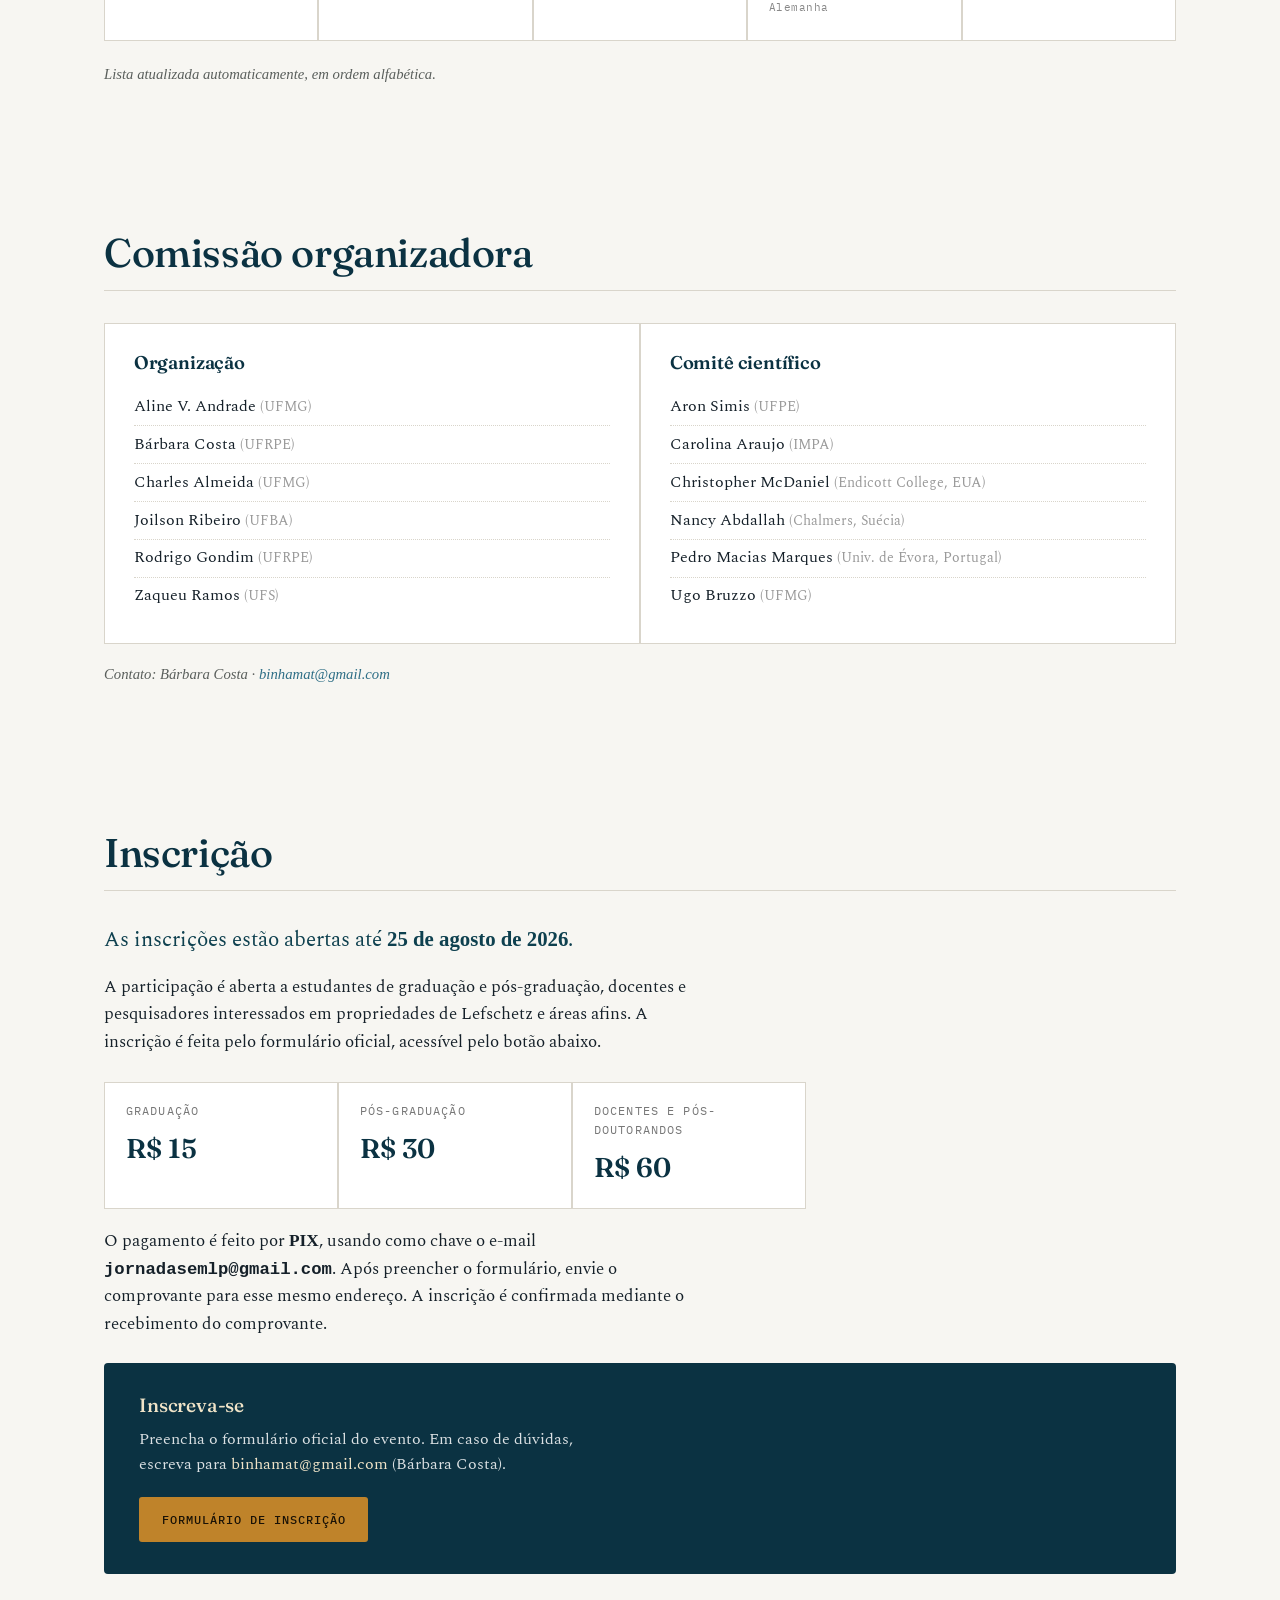
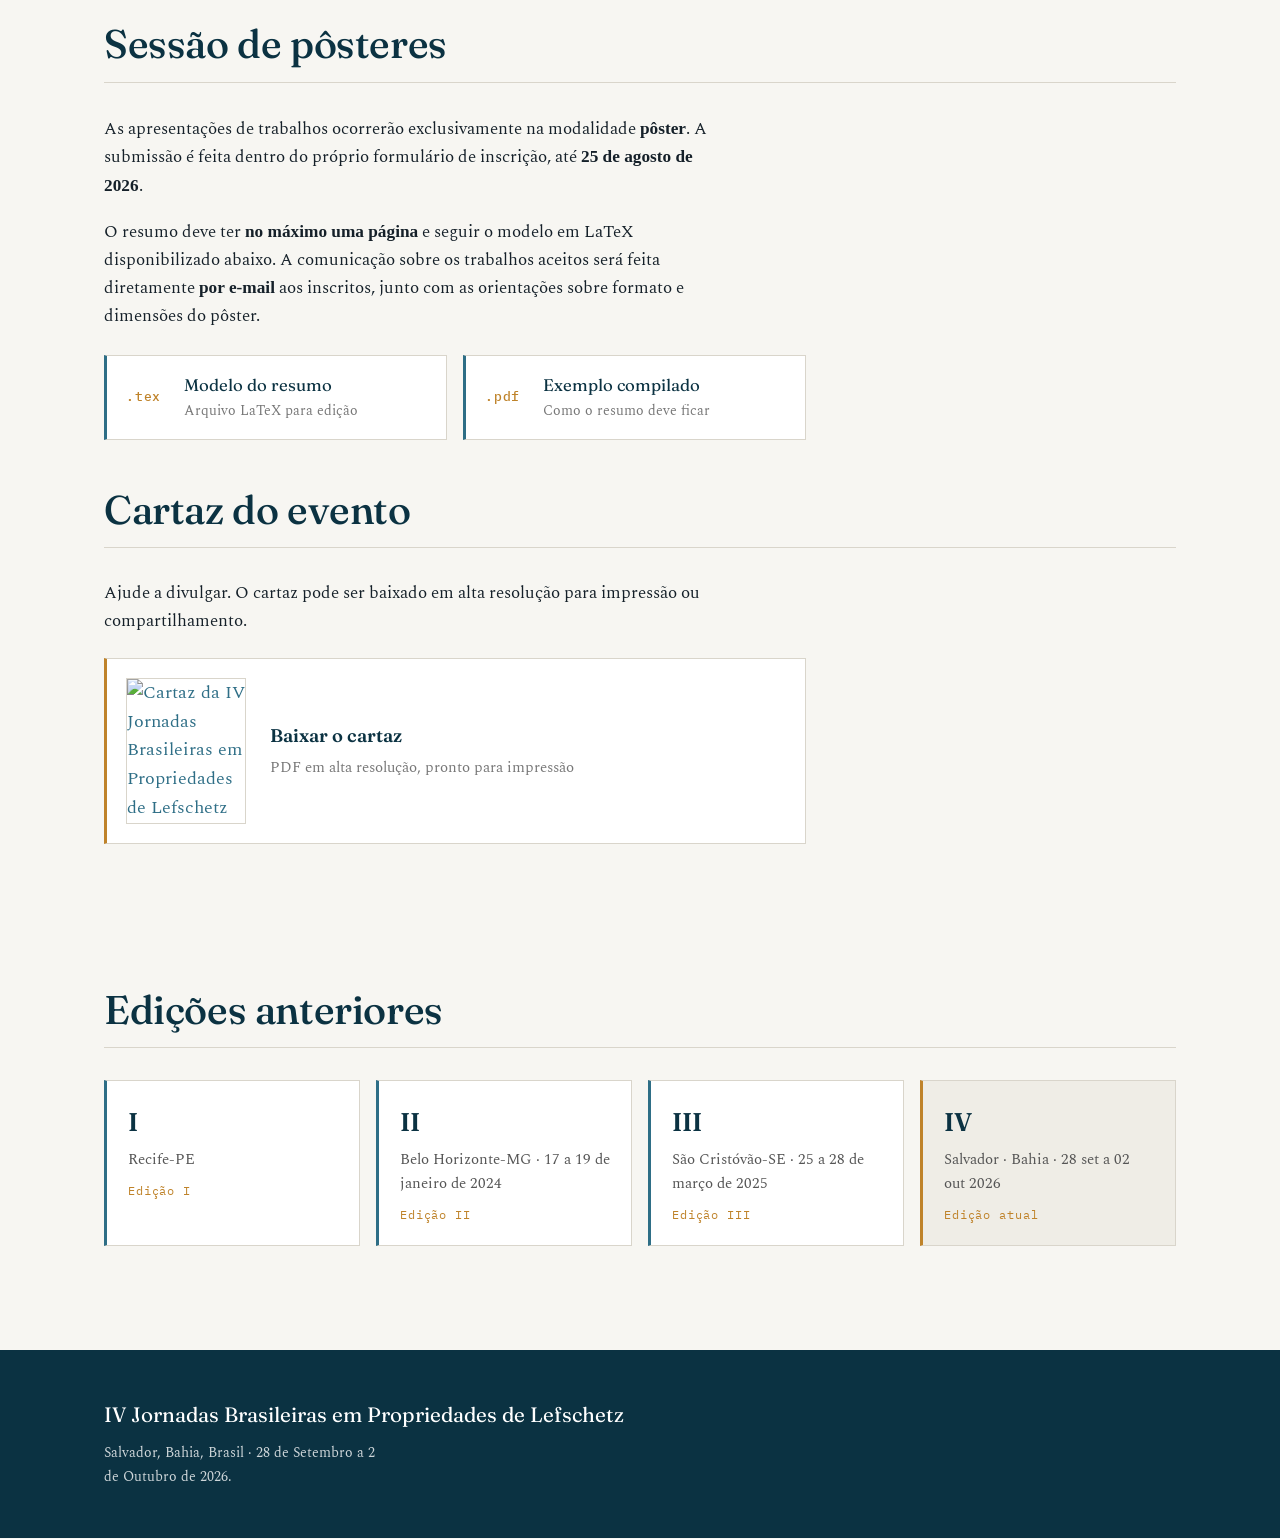
==== commit c4ef84c4: "Adiciona página da sessão de problemas com os PDFs e autores Cria sessao-problemas.html reunindo os " ====
--- a/index.html
+++ b/index.html
@@ -33,6 +33,7 @@
       <a href="index.html#sobre">Sobre</a>
       <a href="index.html#palestrantes">Palestrantes</a>
       <a href="programacao.html">Programação</a>
+      <a href="sessao-problemas.html">Problemas</a>
       <a href="index.html#inscricao">Inscrição</a>
       <a href="anteriores.html">Edições anteriores</a>
     </div>
@@ -71,7 +72,34 @@
   <div class="prose">
     <p class="lead">O estudo das propriedades de Lefschetz fraca e forte tornou-se um assunto central em álgebra comutativa, com conexões surpreendentes com geometria algébrica, combinatória e teoria de representações.</p>
     <p>Esta é a quarta edição de um encontro que reúne pesquisadores e estudantes interessados nas propriedades de Lefschetz e em suas interações com a álgebra comutativa e a geometria algébrica. O evento será sediado em Salvador, Bahia, entre 28 de setembro e 2 de outubro de 2026, com palestras de pós-graduandos e pesquisadores atuantes na área.</p>
-    <p>Informações sobre as edições anteriores estão reunidas na seção <a href="#anteriores">Edições anteriores</a>. A programação e os resumos das palestras serão disponibilizados em breve.</p>
+    <p>A grade de horários, os títulos e os resumos das palestras estão na página de <a href="programacao.html">Programação</a>. Informações sobre as edições anteriores estão reunidas na seção <a href="#anteriores">Edições anteriores</a>.</p>
+  </div>
+</section>
+
+<section id="problemas">
+  <div class="sec-head"><h2>Sessão de Problemas</h2></div>
+  <div class="prose">
+    <p class="lead">O evento abre, na manhã de segunda-feira, com uma sessão dedicada a problemas em aberto.</p>
+    <p>Três conjuntos de problemas já estão disponíveis para leitura prévia, e teremos ainda uma <b>sessão bônus</b> sobre <b>teoria de linkage em fibrados vetoriais</b>, proposta por <b>Marcos Jardim</b> (UNICAMP). Cada texto é autocontido: recapitula as definições necessárias, enuncia as questões de forma precisa e sugere casos concretos por onde começar.</p>
+  </div>
+
+  <div class="downloads">
+    <a class="dl" href="files/problemas-cox-gorenstein.pdf" target="_blank" rel="noopener">
+      <span class="ext">I</span>
+      <span class="lbl">Cox-Gorenstein Algebras<span class="sub">Ugo Bruzzo · Rodrigo Gondim</span></span>
+    </a>
+    <a class="dl" href="files/problemas-matchings-wlp.pdf" target="_blank" rel="noopener">
+      <span class="ext">II</span>
+      <span class="lbl">Matchings and WLP<span class="sub">Thiago Holleben</span></span>
+    </a>
+    <a class="dl" href="files/problemas-formas-associadas.pdf" target="_blank" rel="noopener">
+      <span class="ext">III</span>
+      <span class="lbl">Associated Forms &amp; Veronese Geometry<span class="sub">Giovanna Ilardi · Abbas Nasrollah Nejad</span></span>
+    </a>
+  </div>
+
+  <div class="prose" style="margin-top:1.6rem">
+    <p><a href="sessao-problemas.html">Ver a página da sessão de problemas</a> — com os autores, os resumos e a lista completa de problemas de cada conjunto.</p>
   </div>
 </section>
 
--- a/styles.css
+++ b/styles.css
@@ -43,7 +43,7 @@
   .nav-toggle{position:absolute;opacity:0;pointer-events:none}
   .nav-burger{display:none;flex-direction:column;justify-content:center;gap:5px;width:26px;height:22px;cursor:pointer;flex:none}
   .nav-burger span{display:block;width:100%;height:2px;background:#fff;border-radius:1px;transition:transform .2s,opacity .2s}
-  @media(max-width:760px){
+  @media(max-width:1010px){
     .nav-burger{display:flex}
     .nav-links{
       display:none;position:absolute;top:100%;left:0;right:0;
@@ -196,3 +196,56 @@
 .poster-card .pc-txt{display:flex;flex-direction:column;gap:.3rem}
 .poster-card .pc-txt b{font-family:"Fraunces",serif;font-size:1.15rem;color:var(--deep);font-weight:600}
 .poster-card .pc-txt span{font-size:.95rem;color:#777}
+
+/* ---- Sessão de problemas ---- */
+.pset-list{display:grid;gap:1.6rem;max-width:88ch}
+.pset{background:var(--white);border:1px solid var(--line);border-left:3px solid var(--sea);
+      padding:1.8rem 2rem;transition:border-left-color .25s,box-shadow .25s}
+.pset:hover{border-left-color:var(--ochre);box-shadow:0 10px 34px rgba(11,50,66,.09)}
+.pset-head{display:flex;gap:1.2rem;align-items:baseline}
+.pset-num{font-family:"Fraunces",serif;font-size:1.9rem;font-weight:600;color:var(--ochre);
+          line-height:1;flex:none;min-width:2.2rem}
+.pset h3{font-size:1.35rem;color:var(--deep);font-weight:600;line-height:1.22}
+.pset-sub{font-size:.98rem;color:#6b7075;font-style:italic;margin-top:.35rem;max-width:56ch}
+.pset .authors{list-style:none;display:flex;flex-wrap:wrap;gap:.4rem 1.6rem;
+               margin:1.1rem 0 0;padding:.9rem 0 0;border-top:1px dotted var(--line)}
+.pset .authors li{font-family:"Fraunces",serif;font-size:1.05rem;color:var(--deep)}
+.pset .authors a{color:inherit;border-bottom:1px dotted var(--ochre)}
+.pset .authors a:hover{color:var(--sea);border-bottom-color:var(--sea);text-decoration:none}
+.pset .authors .aff{font-family:"IBM Plex Mono",monospace;font-size:.7rem;color:var(--ochre);
+                    letter-spacing:.06em;margin-left:.5rem}
+.pset-abs{font-size:1rem;color:#444;line-height:1.66;margin-top:1rem;max-width:64ch}
+.prob-list{margin:1.2rem 0 0;padding-left:0;list-style:none;counter-reset:prob}
+.prob-list li{counter-increment:prob;position:relative;padding:.55rem 0 .55rem 2.6rem;
+              font-size:.98rem;line-height:1.6;color:#333;border-bottom:1px dotted var(--line)}
+.prob-list li:last-child{border-bottom:none}
+.prob-list li::before{content:"P" counter(prob);position:absolute;left:0;top:.62rem;
+                      font-family:"IBM Plex Mono",monospace;font-size:.7rem;letter-spacing:.06em;
+                      color:var(--ochre)}
+.pset-dl{margin-top:1.4rem;display:inline-flex;max-width:34ch}
+
+.callout.bonus{position:relative;max-width:78ch}
+.callout.bonus .bonus-tag{display:inline-block;font-family:"IBM Plex Mono",monospace;font-size:.66rem;
+  letter-spacing:.16em;text-transform:uppercase;color:#1a1206;background:var(--ochre);
+  padding:.25rem .6rem;border-radius:2px;margin-bottom:.9rem}
+.callout.bonus h3{font-size:1.45rem;margin-bottom:.35rem}
+.callout.bonus .bonus-author{font-family:"Fraunces",serif;font-size:1.1rem;color:#fff;margin-bottom:1rem}
+.callout.bonus .bonus-author .aff{font-family:"IBM Plex Mono",monospace;font-size:.7rem;
+  letter-spacing:.06em;color:var(--ochre);margin-left:.5rem}
+.callout.bonus p + p{margin-top:.8rem}
+.callout.bonus a{color:#F0E4C8;border-bottom:1px solid rgba(240,228,200,.4)}
+.callout.bonus a:hover{color:#fff;text-decoration:none}
+
+@media(max-width:560px){
+  .pset{padding:1.4rem 1.2rem}
+  .pset-head{gap:.8rem}
+  .pset-num{font-size:1.5rem;min-width:1.6rem}
+  .pset .authors{flex-direction:column;gap:.3rem}
+}
+
+/* Nav com 6 itens: cabe em uma linha no desktop */
+@media(min-width:1011px){
+  .brand{font-size:.62rem;letter-spacing:.09em}
+  .nav-links{gap:.9rem}
+  .nav-links a{font-size:.65rem;letter-spacing:.05em}
+}
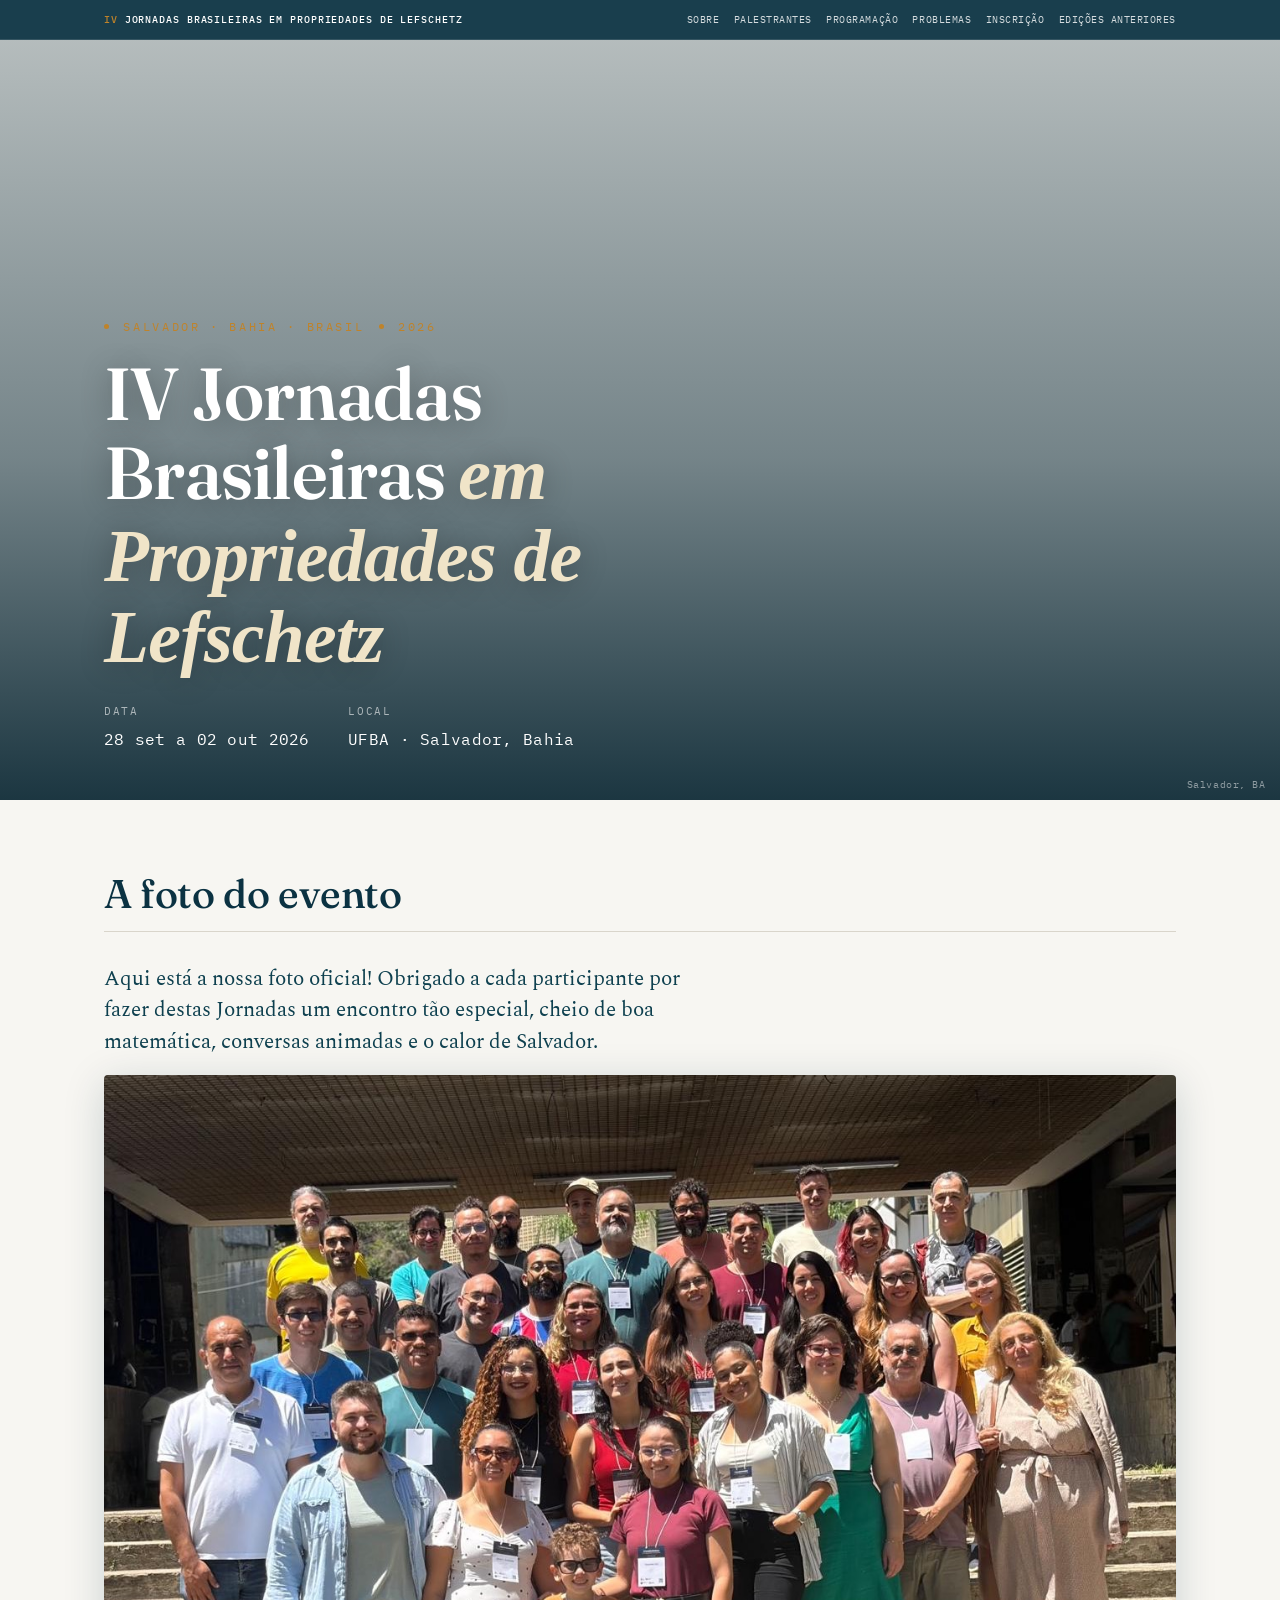
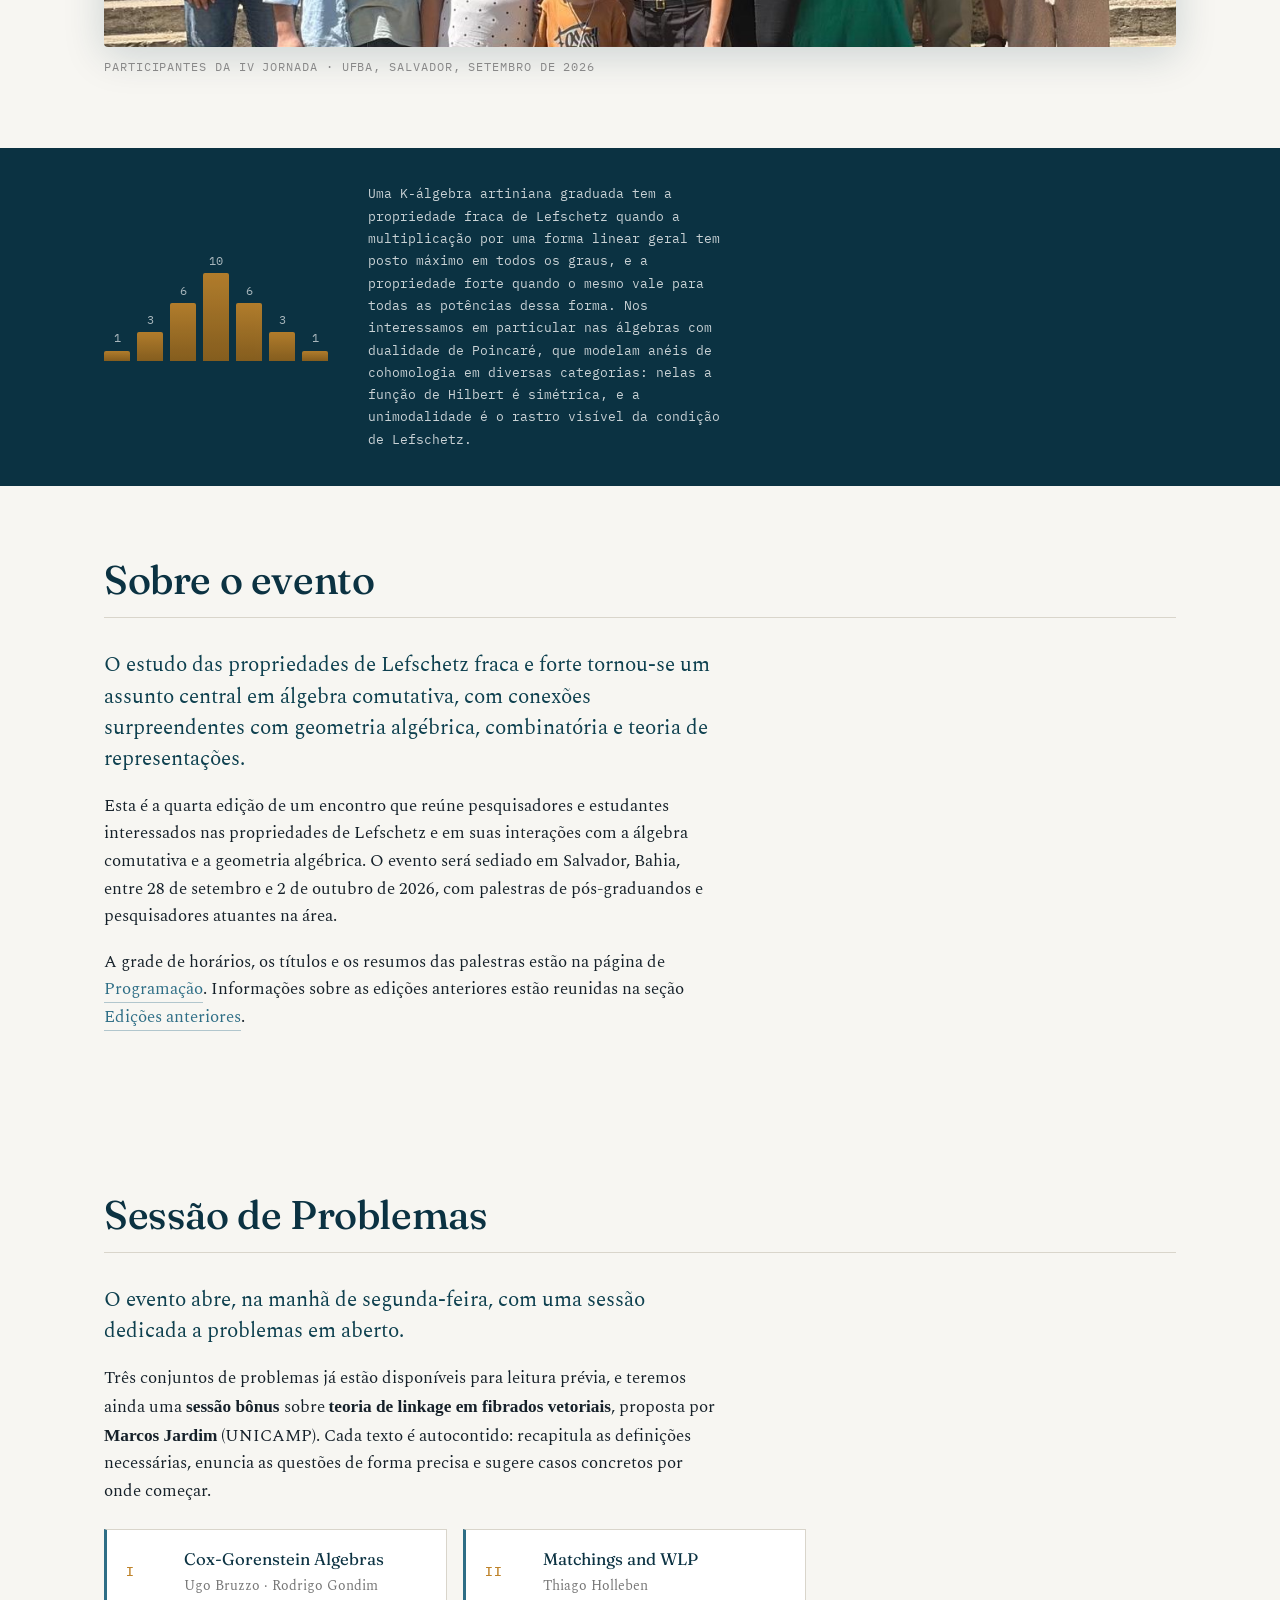
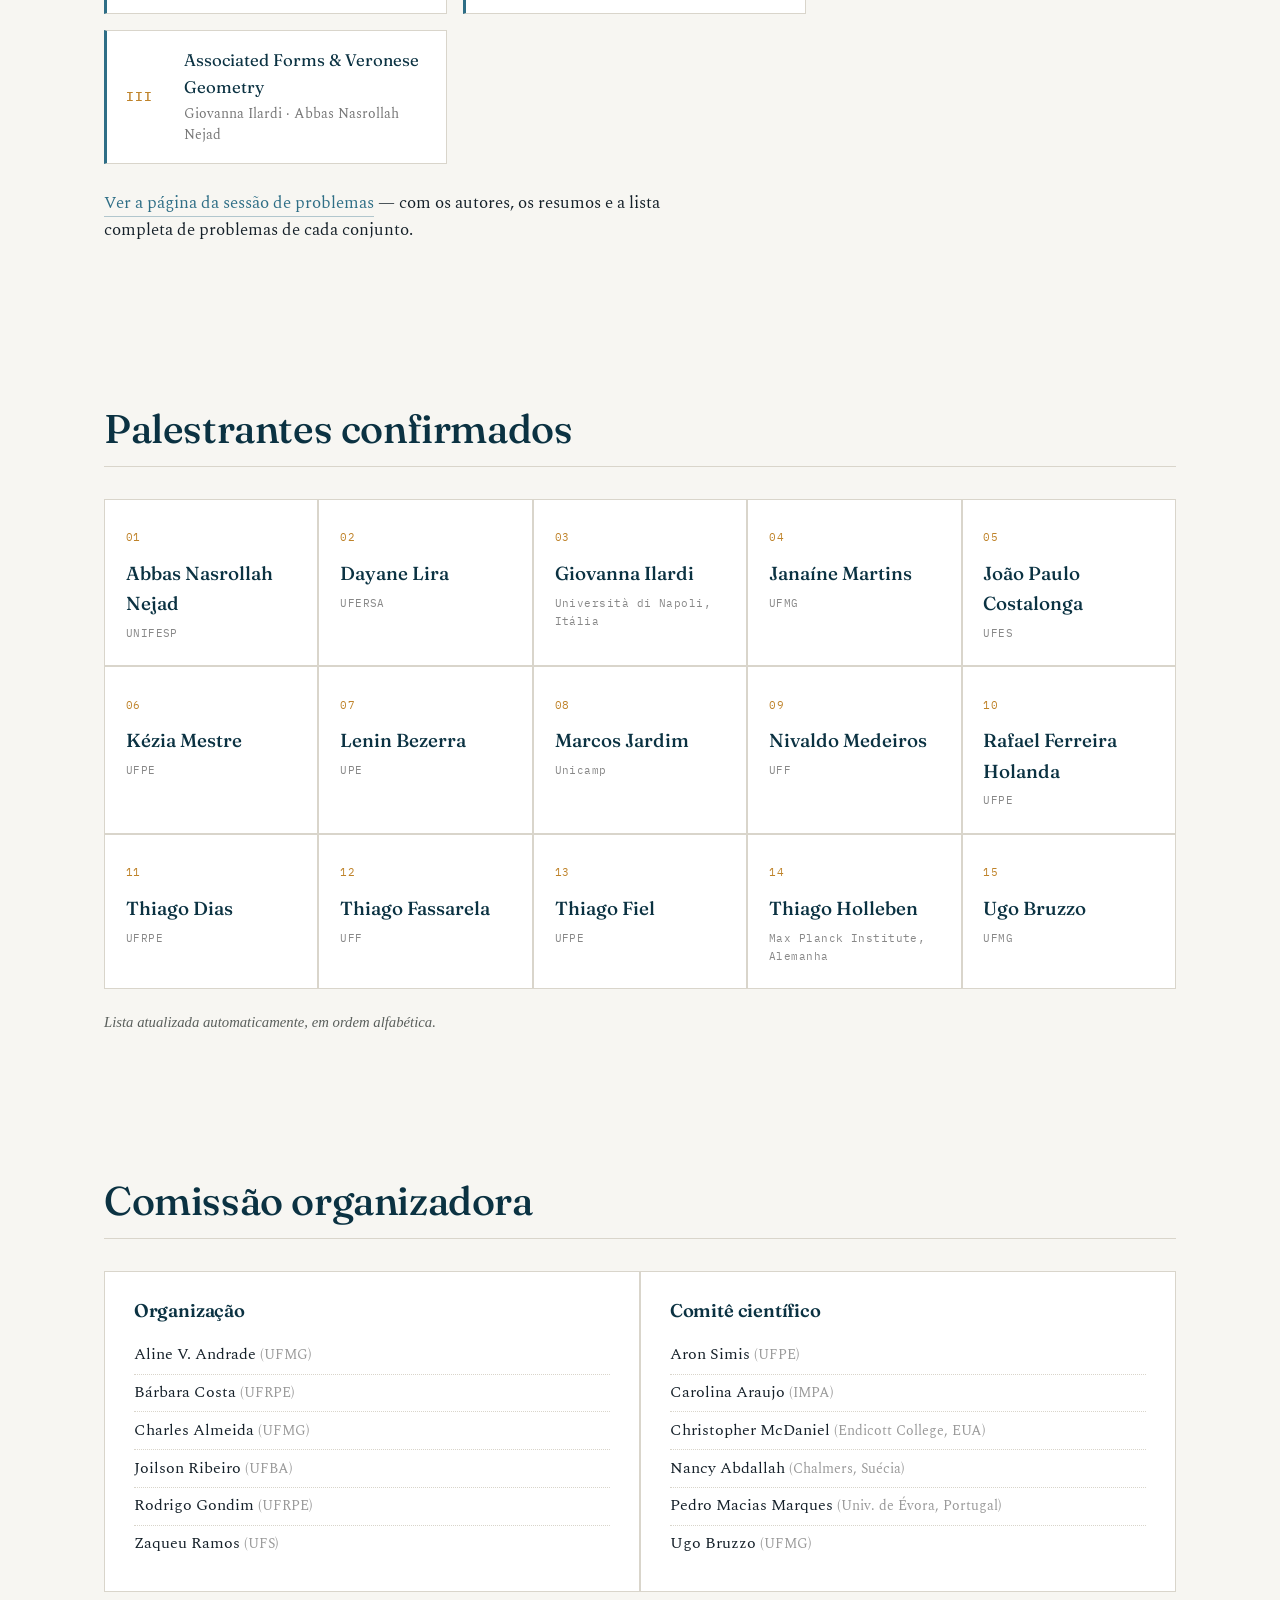
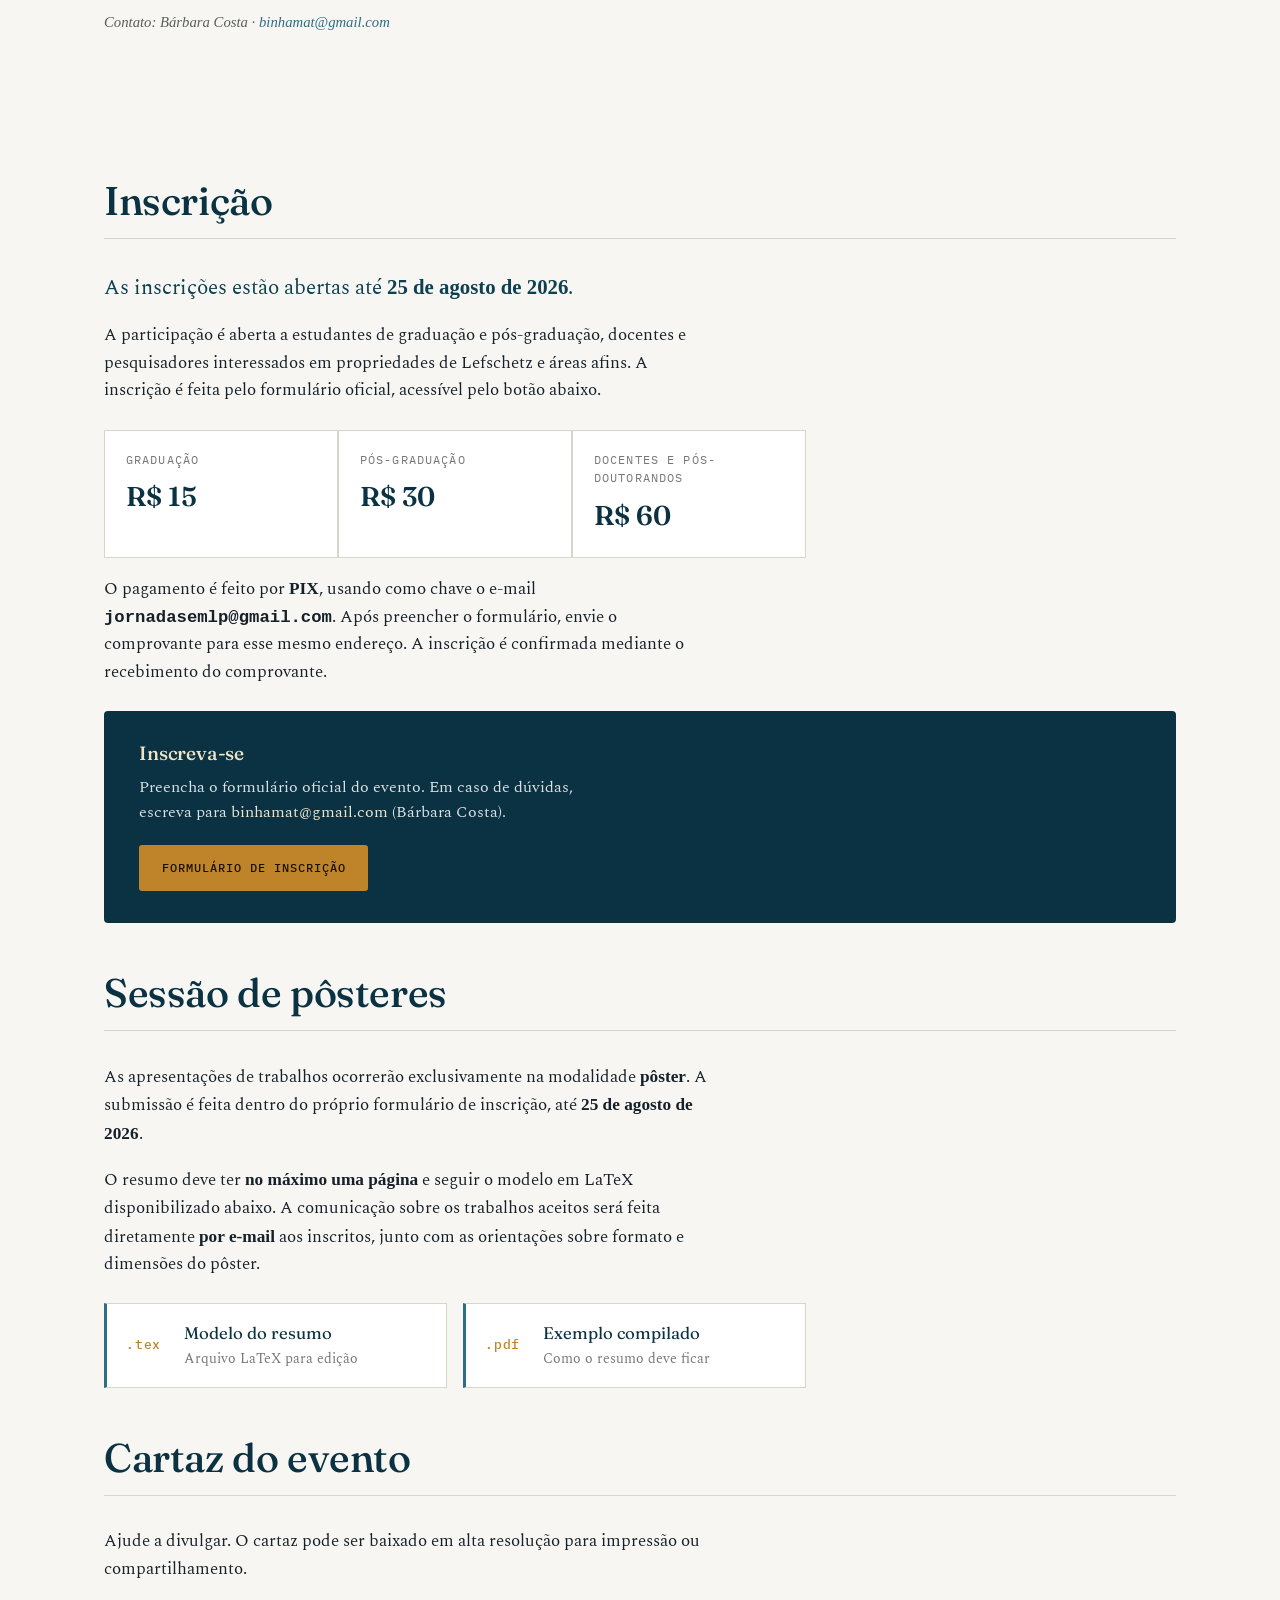
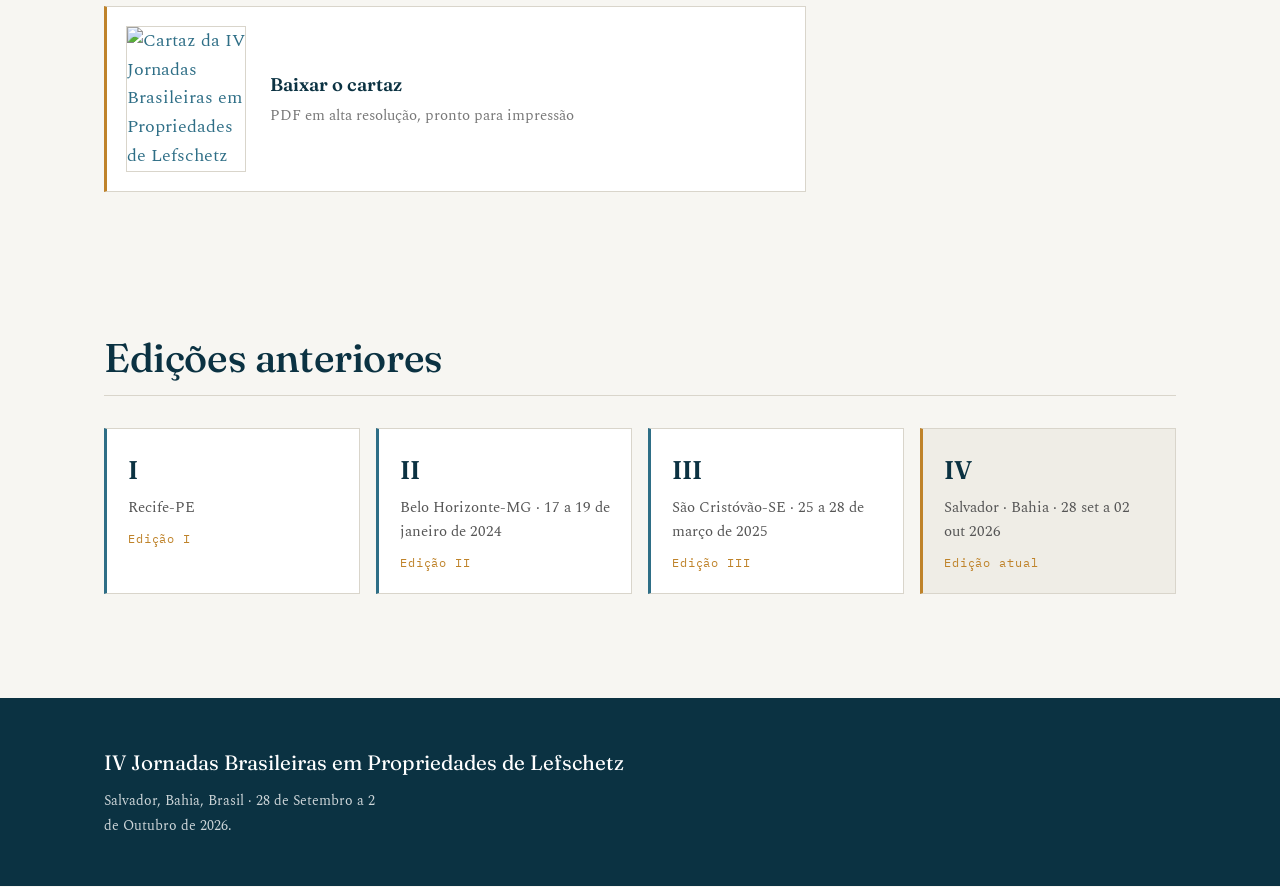
==== commit 5f94e6d2: "Adiciona a foto oficial da IV Jornada na página inicial Co-Authored-By: Claude Opus 5.5 (1M context)" ====
--- a/index.html
+++ b/index.html
@@ -51,6 +51,17 @@
   </div>
   <span class="credit">Salvador, BA</span>
 </header>
+
+<section id="foto">
+  <div class="sec-head"><h2>A foto do evento</h2></div>
+  <div class="prose">
+    <p class="lead">Aqui está a nossa foto oficial! Obrigado a cada participante por fazer destas Jornadas um encontro tão especial, cheio de boa matemática, conversas animadas e o calor de Salvador.</p>
+  </div>
+  <figure class="edition-photo" style="padding:0">
+    <img src="img/jornadas-4.jpg" alt="Foto oficial dos participantes da IV Jornadas Brasileiras em Propriedades de Lefschetz, na UFBA" width="1280" height="682">
+    <figcaption>Participantes da IV Jornada · UFBA, Salvador, setembro de 2026</figcaption>
+  </figure>
+</section>
 
 <div class="hilbert">
   <div class="hilbert-in">
--- a/styles.css
+++ b/styles.css
@@ -224,18 +224,6 @@
                       color:var(--ochre)}
 .pset-dl{margin-top:1.4rem;display:inline-flex;max-width:34ch}
 
-.callout.bonus{position:relative;max-width:78ch}
-.callout.bonus .bonus-tag{display:inline-block;font-family:"IBM Plex Mono",monospace;font-size:.66rem;
-  letter-spacing:.16em;text-transform:uppercase;color:#1a1206;background:var(--ochre);
-  padding:.25rem .6rem;border-radius:2px;margin-bottom:.9rem}
-.callout.bonus h3{font-size:1.45rem;margin-bottom:.35rem}
-.callout.bonus .bonus-author{font-family:"Fraunces",serif;font-size:1.1rem;color:#fff;margin-bottom:1rem}
-.callout.bonus .bonus-author .aff{font-family:"IBM Plex Mono",monospace;font-size:.7rem;
-  letter-spacing:.06em;color:var(--ochre);margin-left:.5rem}
-.callout.bonus p + p{margin-top:.8rem}
-.callout.bonus a{color:#F0E4C8;border-bottom:1px solid rgba(240,228,200,.4)}
-.callout.bonus a:hover{color:#fff;text-decoration:none}
-
 @media(max-width:560px){
   .pset{padding:1.4rem 1.2rem}
   .pset-head{gap:.8rem}
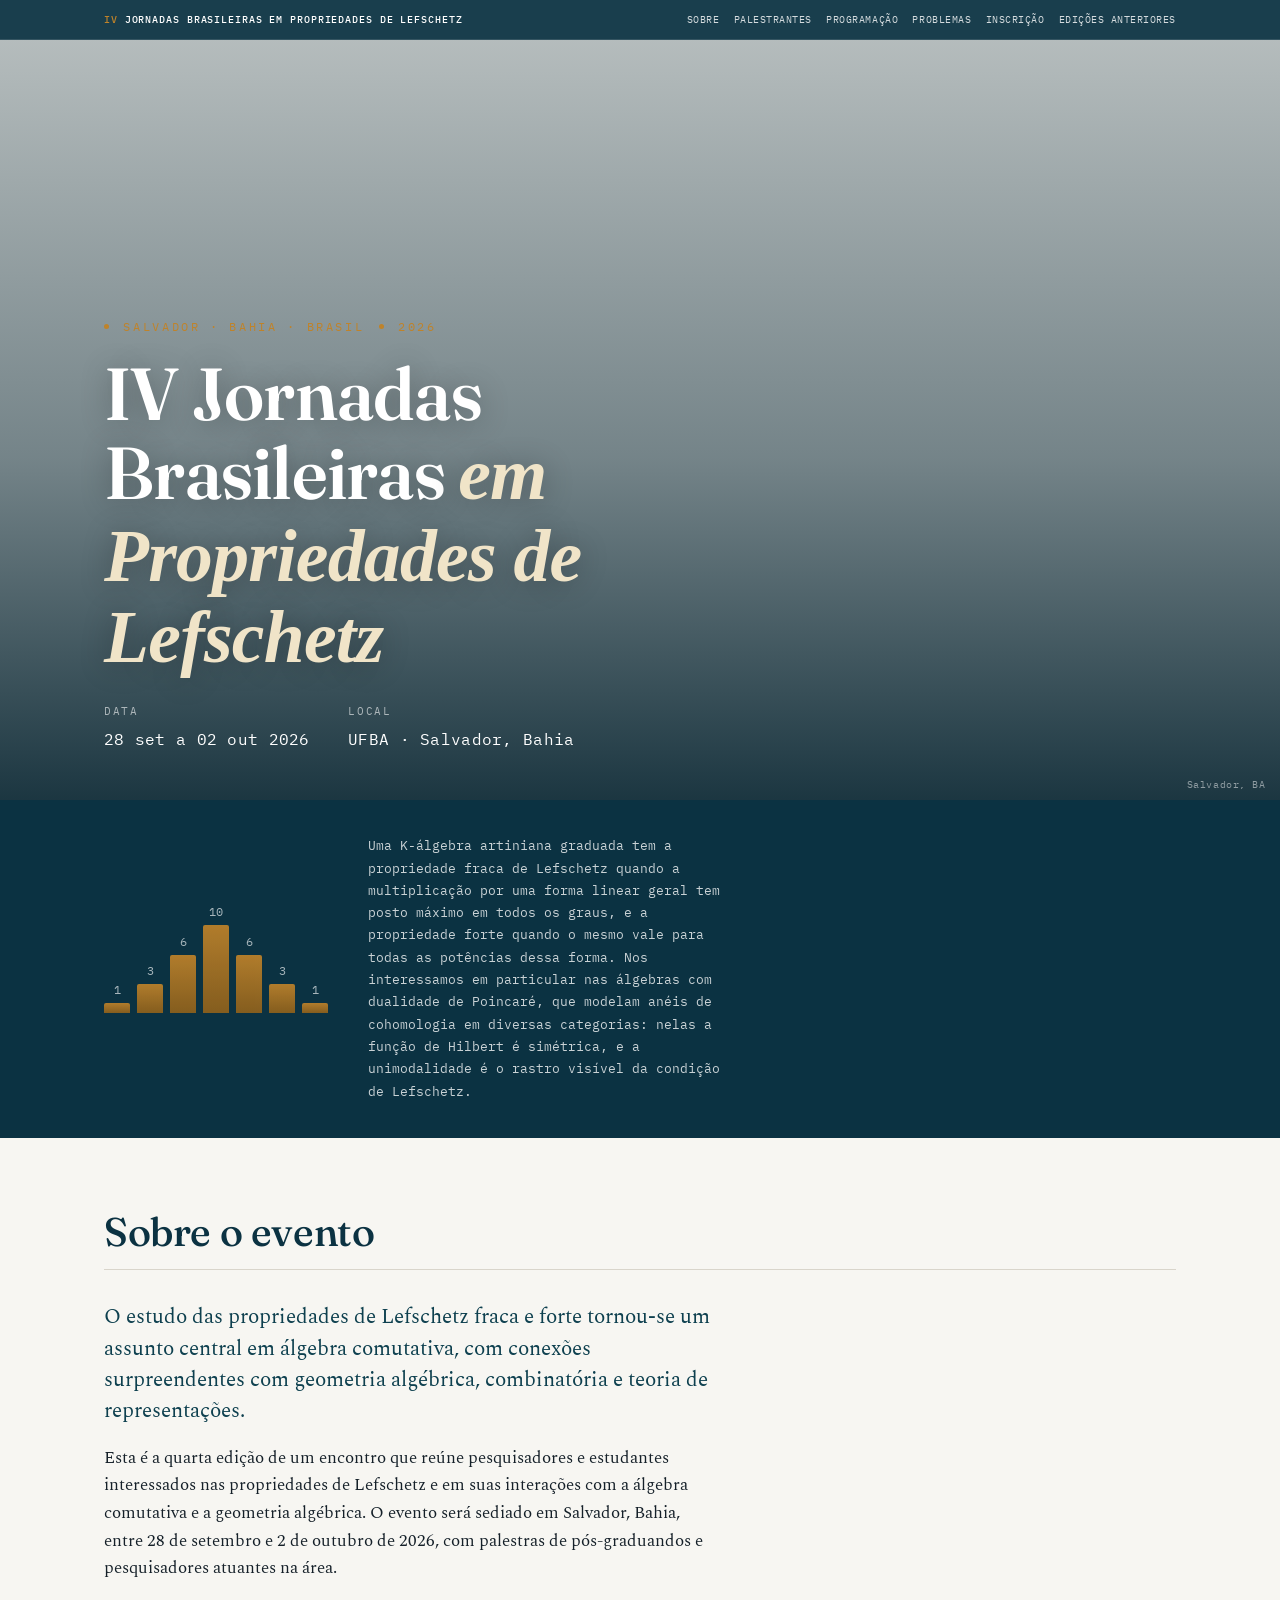
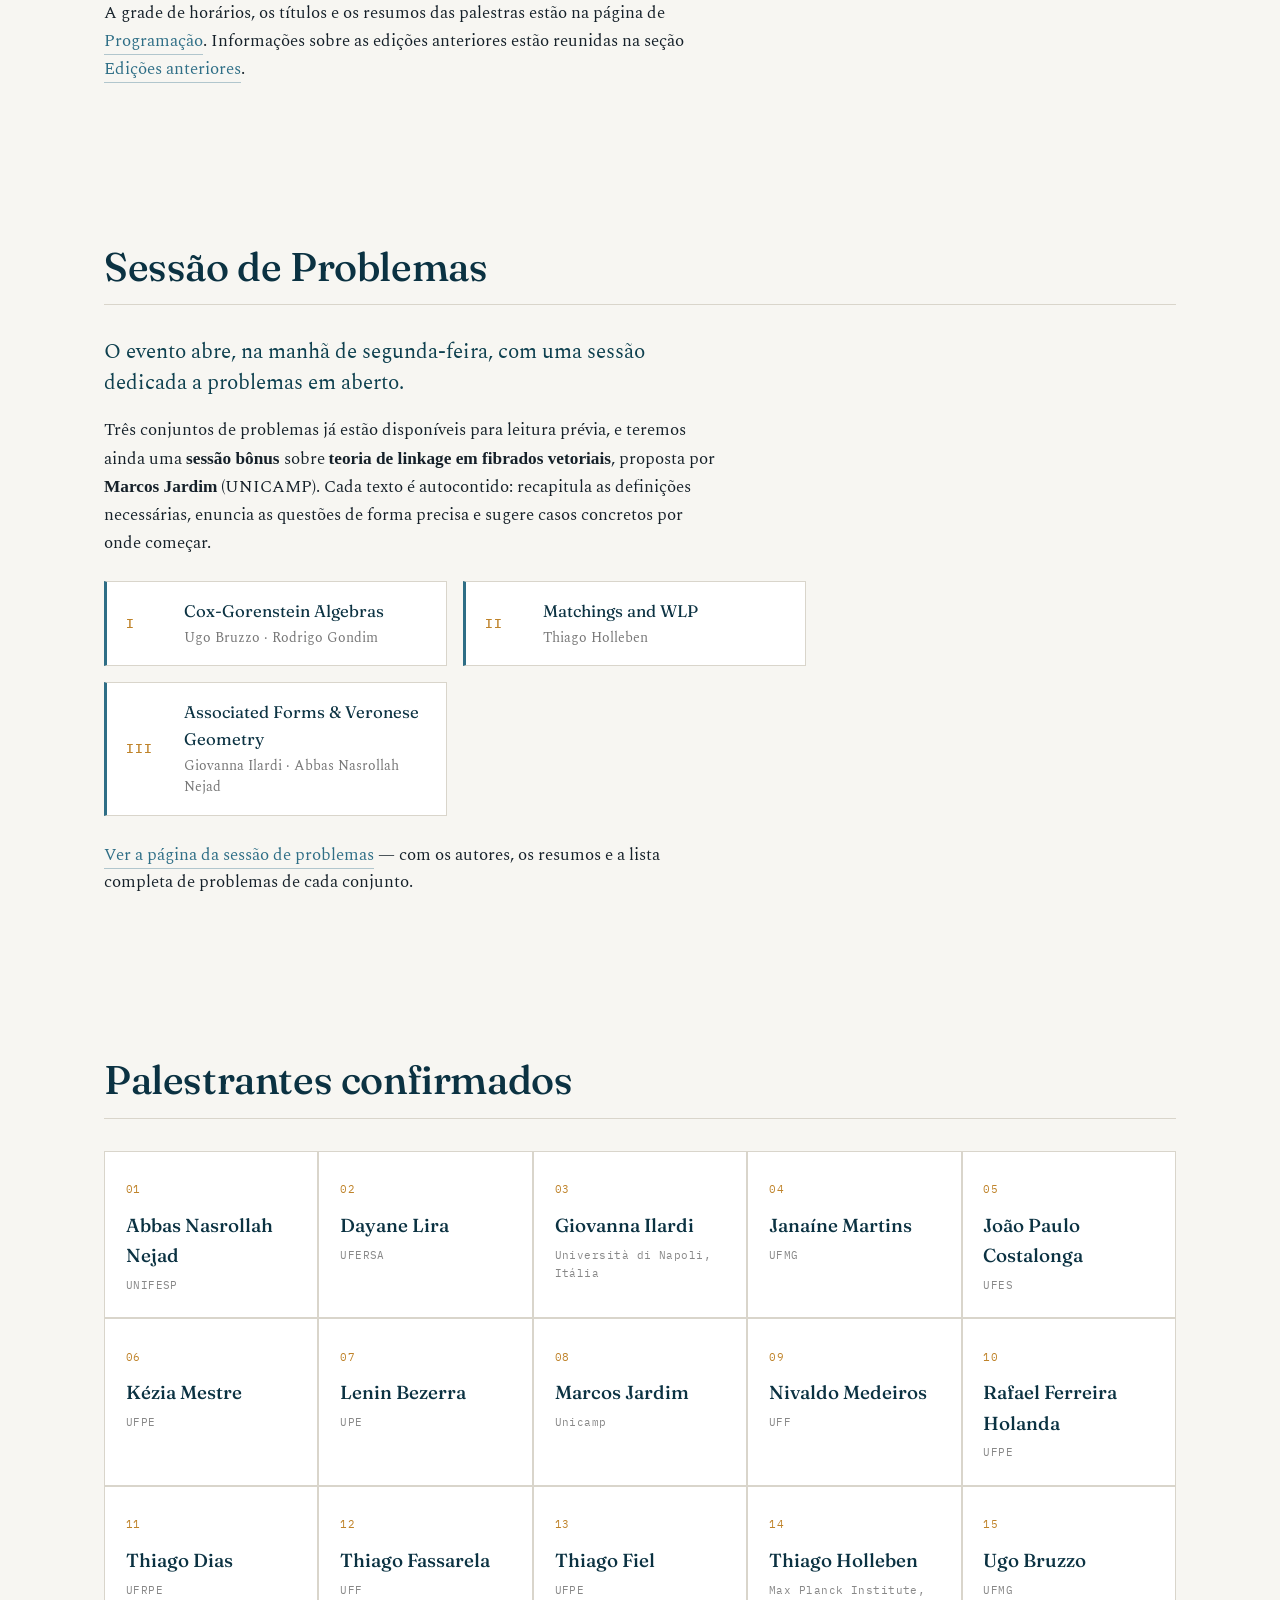
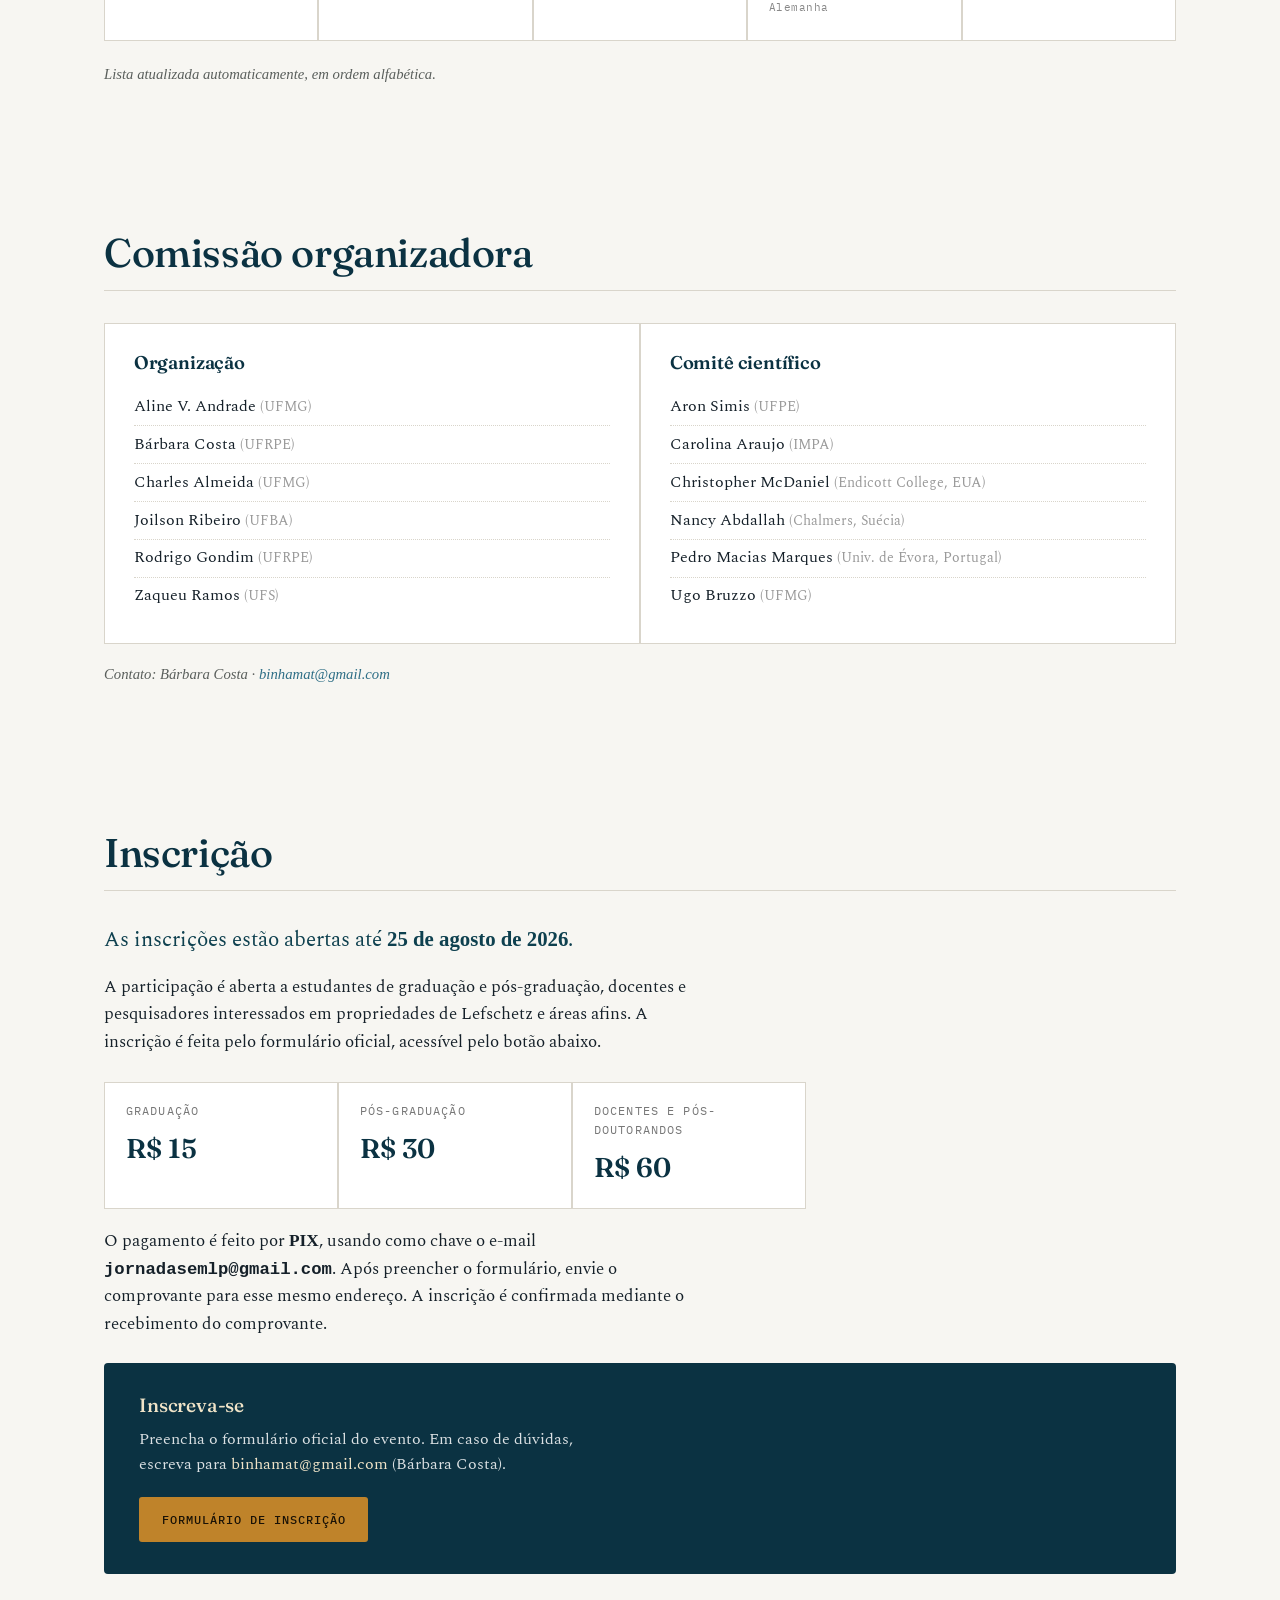
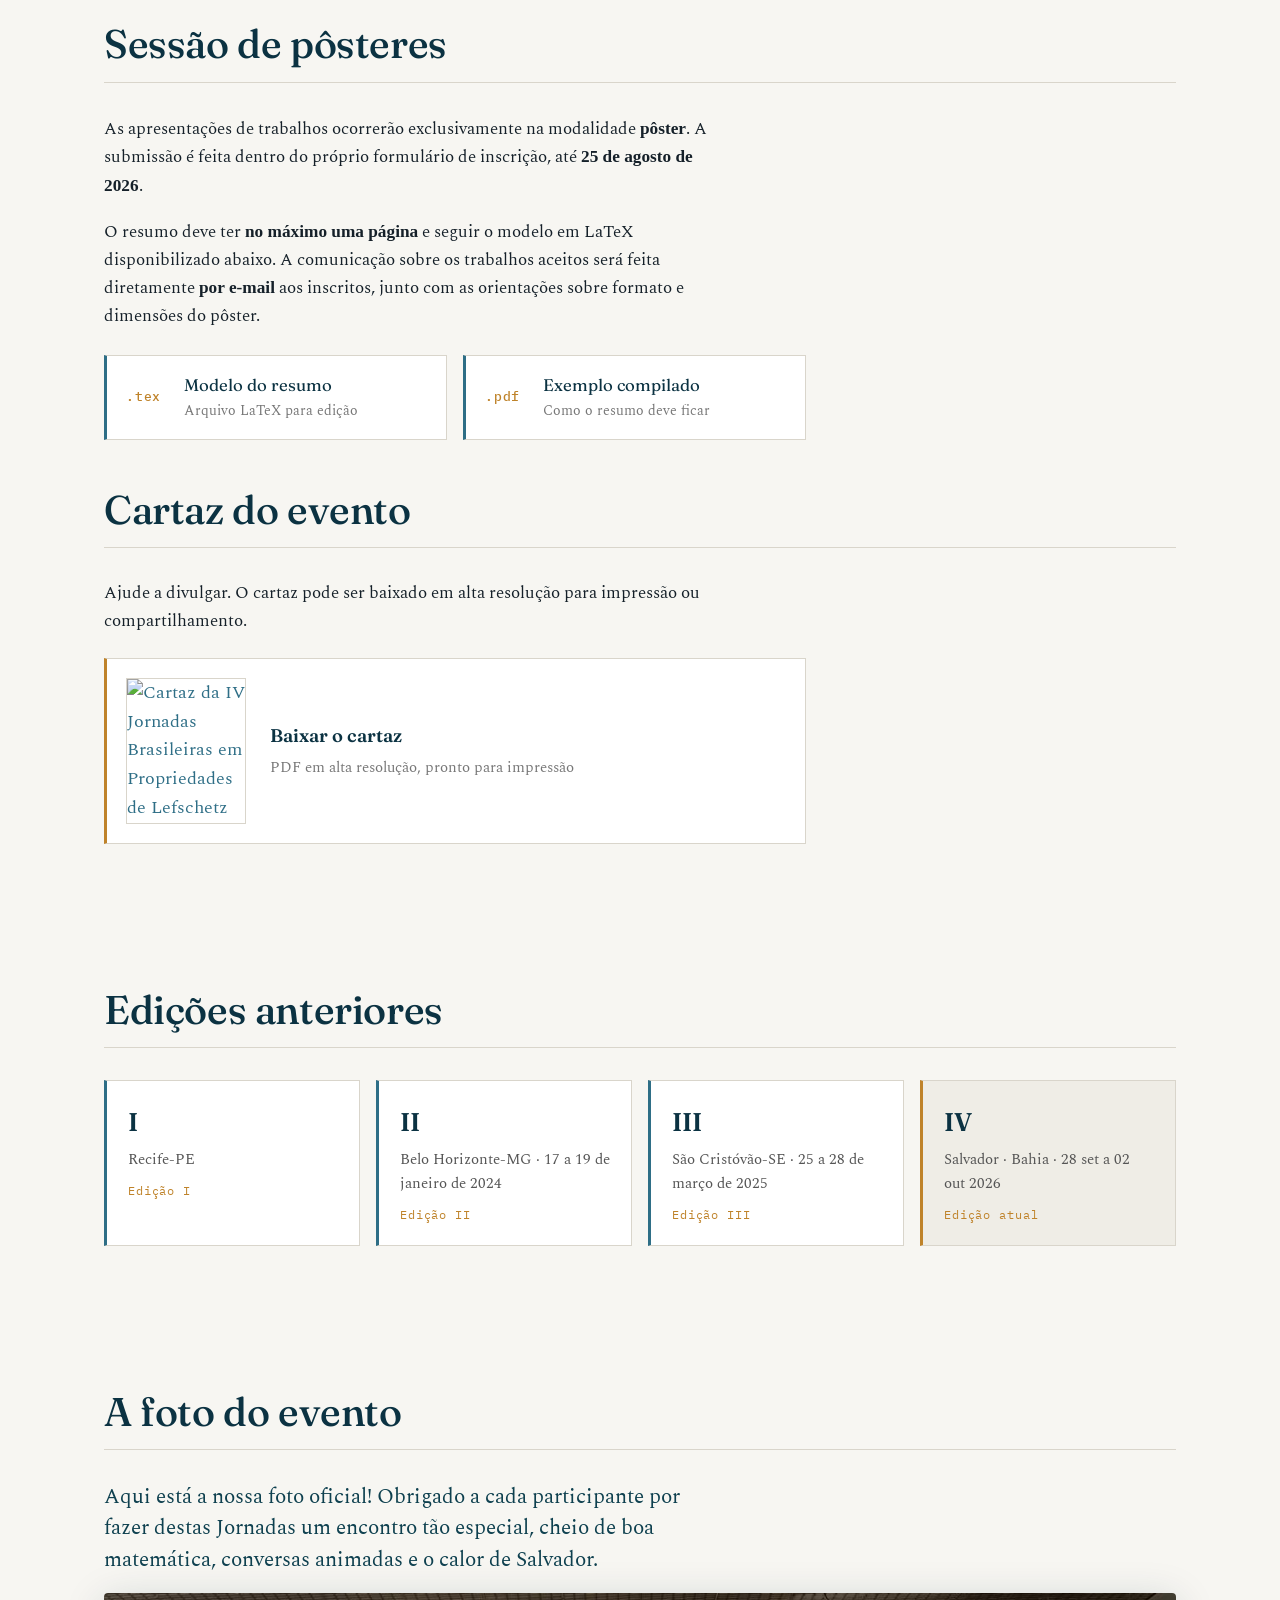
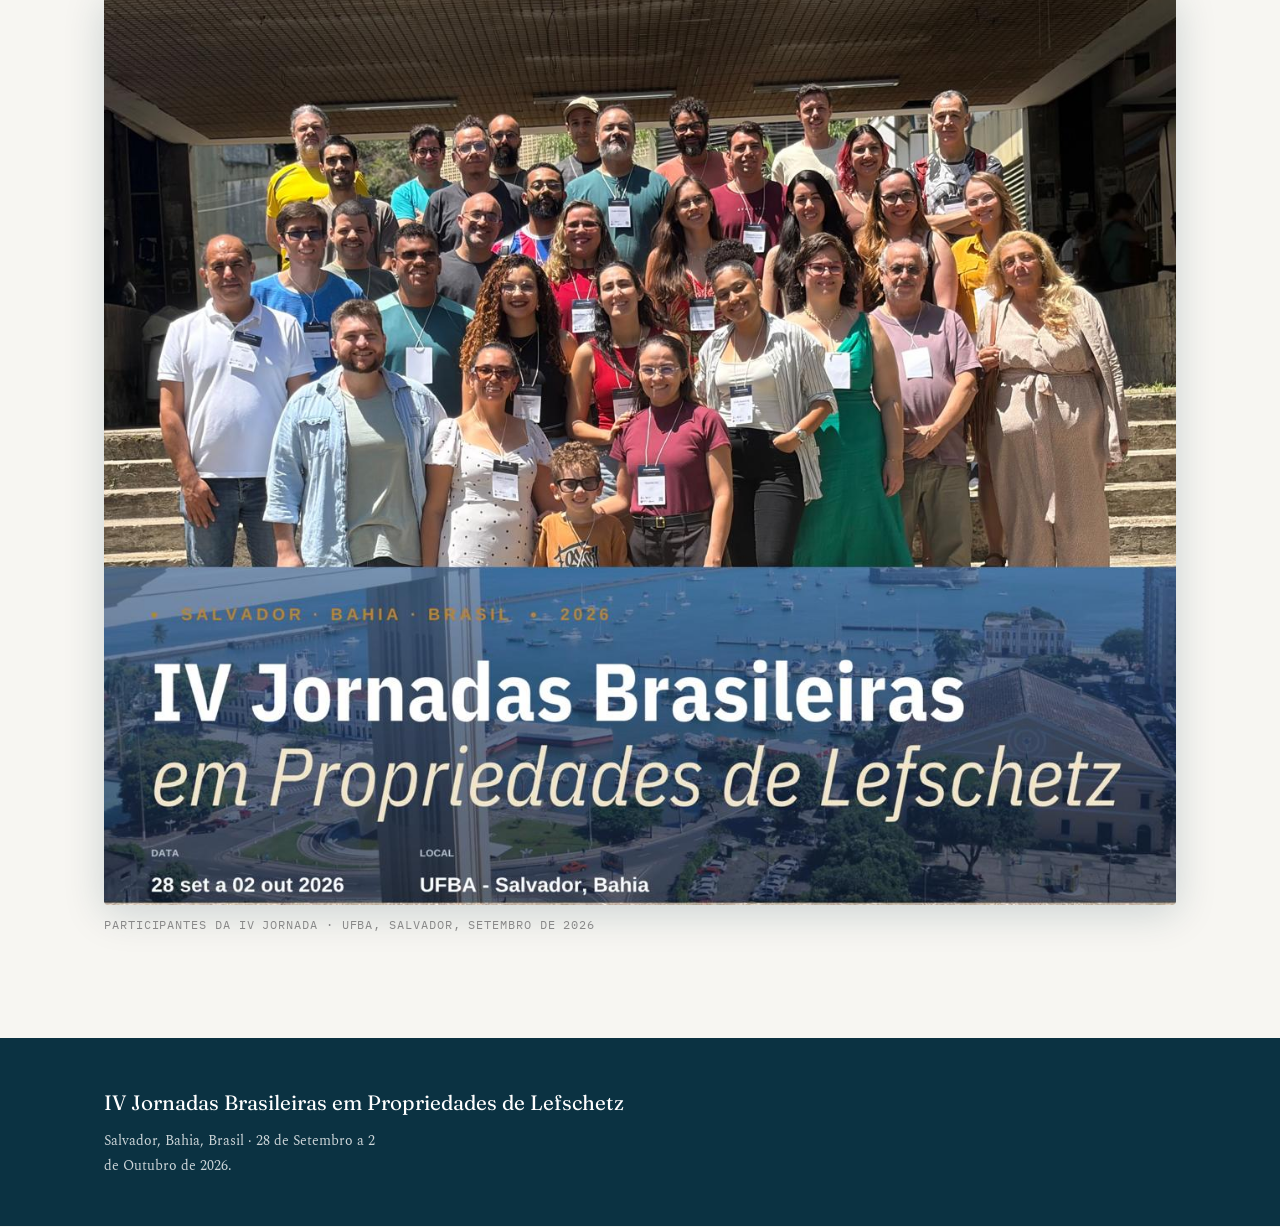
==== commit 1f6791f9: "Move a foto do evento para o pé da página e usa a montagem original Co-Authored-By: Claude Opus 5.5 " ====
--- a/index.html
+++ b/index.html
@@ -52,17 +52,6 @@
   <span class="credit">Salvador, BA</span>
 </header>
 
-<section id="foto">
-  <div class="sec-head"><h2>A foto do evento</h2></div>
-  <div class="prose">
-    <p class="lead">Aqui está a nossa foto oficial! Obrigado a cada participante por fazer destas Jornadas um encontro tão especial, cheio de boa matemática, conversas animadas e o calor de Salvador.</p>
-  </div>
-  <figure class="edition-photo" style="padding:0">
-    <img src="img/jornadas-4.jpg" alt="Foto oficial dos participantes da IV Jornadas Brasileiras em Propriedades de Lefschetz, na UFBA" width="1280" height="682">
-    <figcaption>Participantes da IV Jornada · UFBA, Salvador, setembro de 2026</figcaption>
-  </figure>
-</section>
-
 <div class="hilbert">
   <div class="hilbert-in">
     <div class="bars" aria-hidden="true">
@@ -222,6 +211,17 @@
     <a class="ed" href="iii-jornada.html" style="display:block;color:inherit"><span class="roman">III</span><div class="place">São Cristóvão-SE · 25 a 28 de março de 2025</div><span class="yr">Edição III</span></a>
     <div class="ed current"><span class="roman">IV</span><div class="place">Salvador · Bahia · 28 set a 02 out 2026</div><span class="yr">Edição atual</span></div>
   </div>
+</section>
+
+<section id="foto">
+  <div class="sec-head"><h2>A foto do evento</h2></div>
+  <div class="prose">
+    <p class="lead">Aqui está a nossa foto oficial! Obrigado a cada participante por fazer destas Jornadas um encontro tão especial, cheio de boa matemática, conversas animadas e o calor de Salvador.</p>
+  </div>
+  <figure class="edition-photo" style="padding:0">
+    <img src="img/jornadas-4.jpg" alt="Foto oficial dos participantes da IV Jornadas Brasileiras em Propriedades de Lefschetz, na UFBA" width="1280" height="1088">
+    <figcaption>Participantes da IV Jornada · UFBA, Salvador, setembro de 2026</figcaption>
+  </figure>
 </section>
 
 <footer>
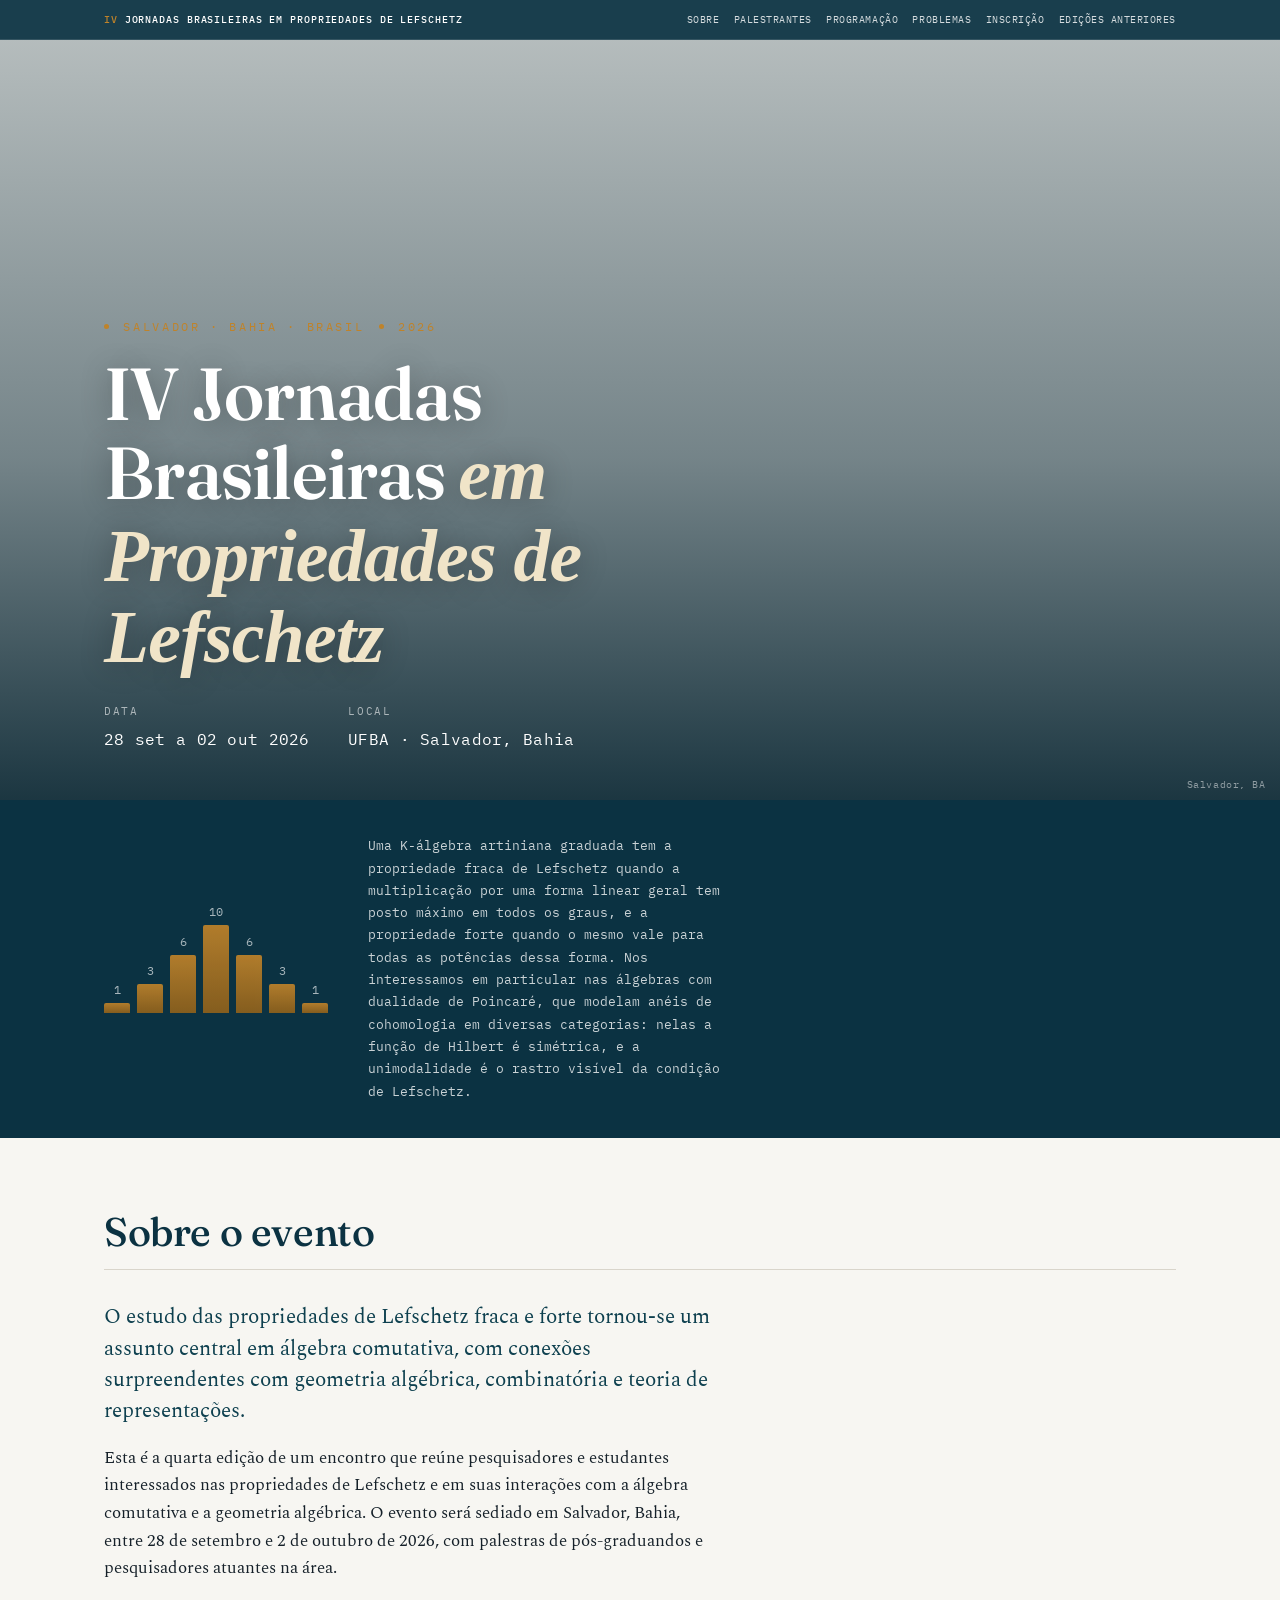
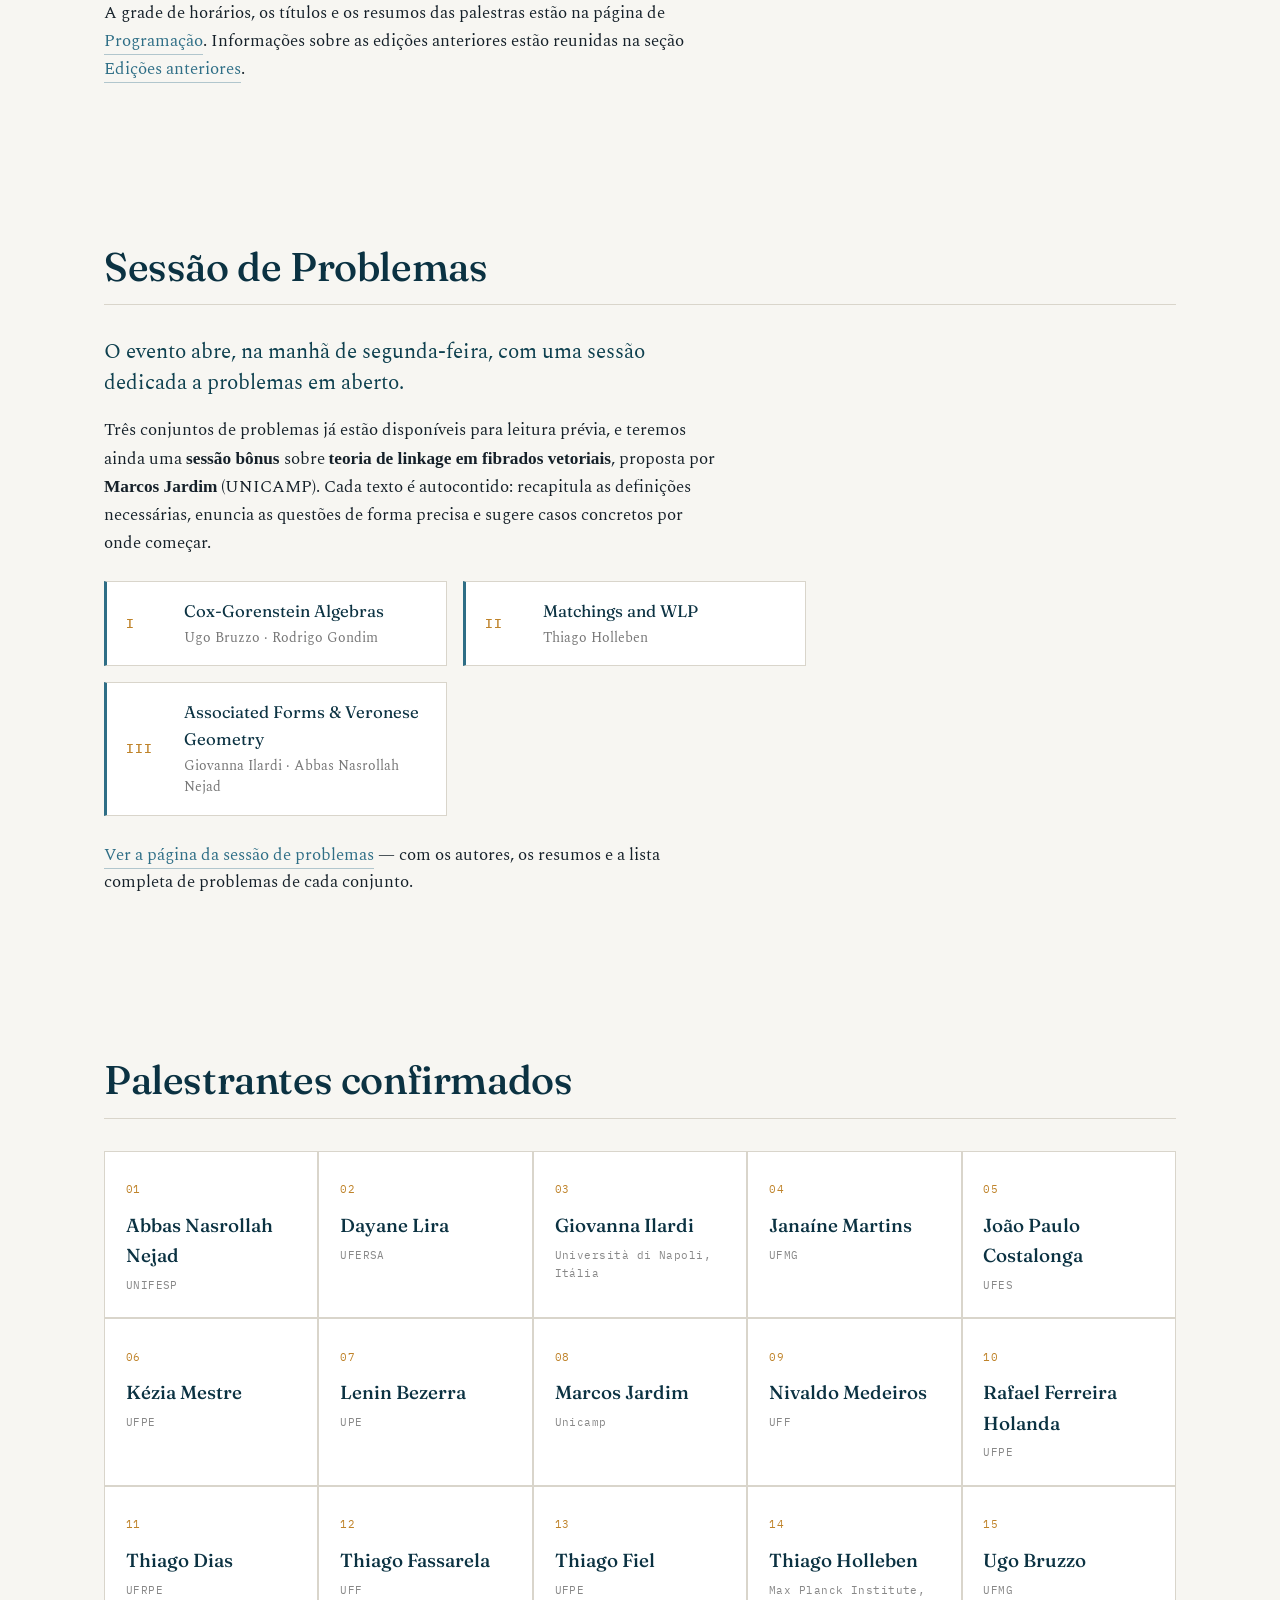
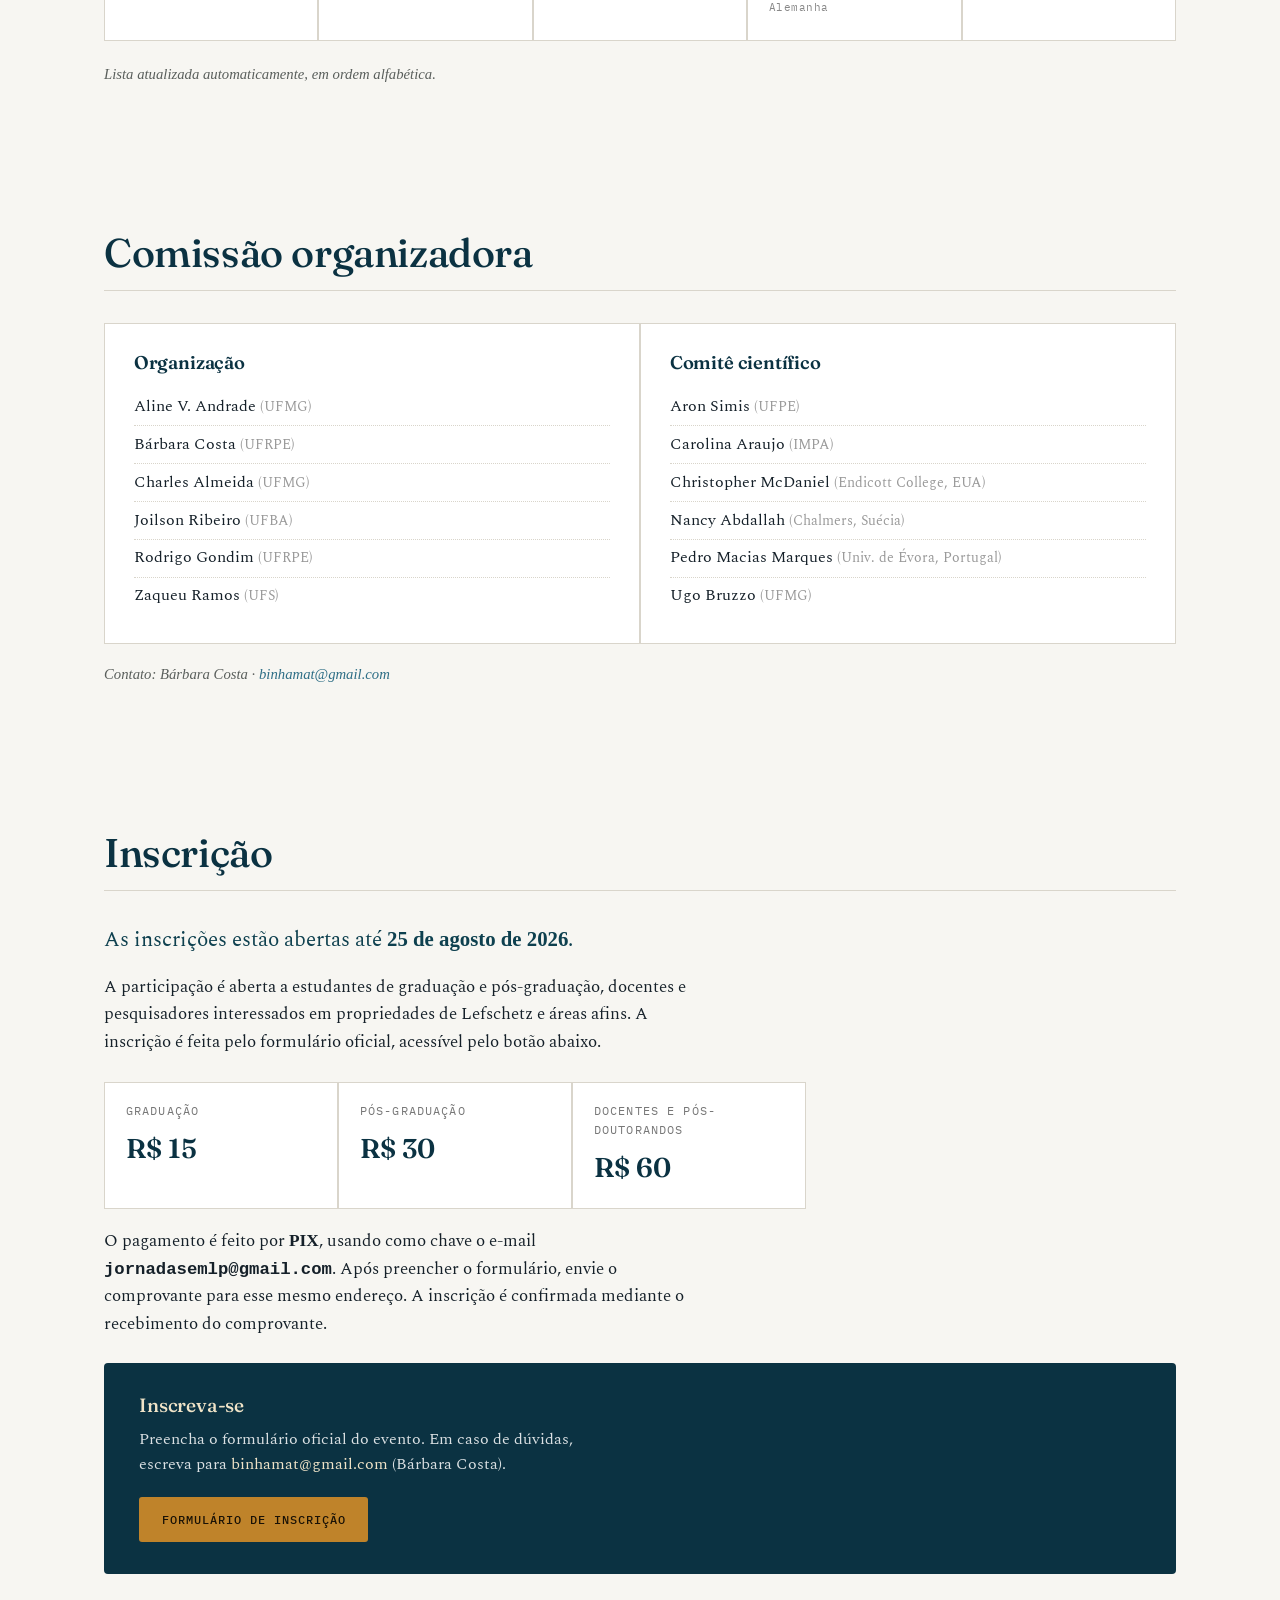
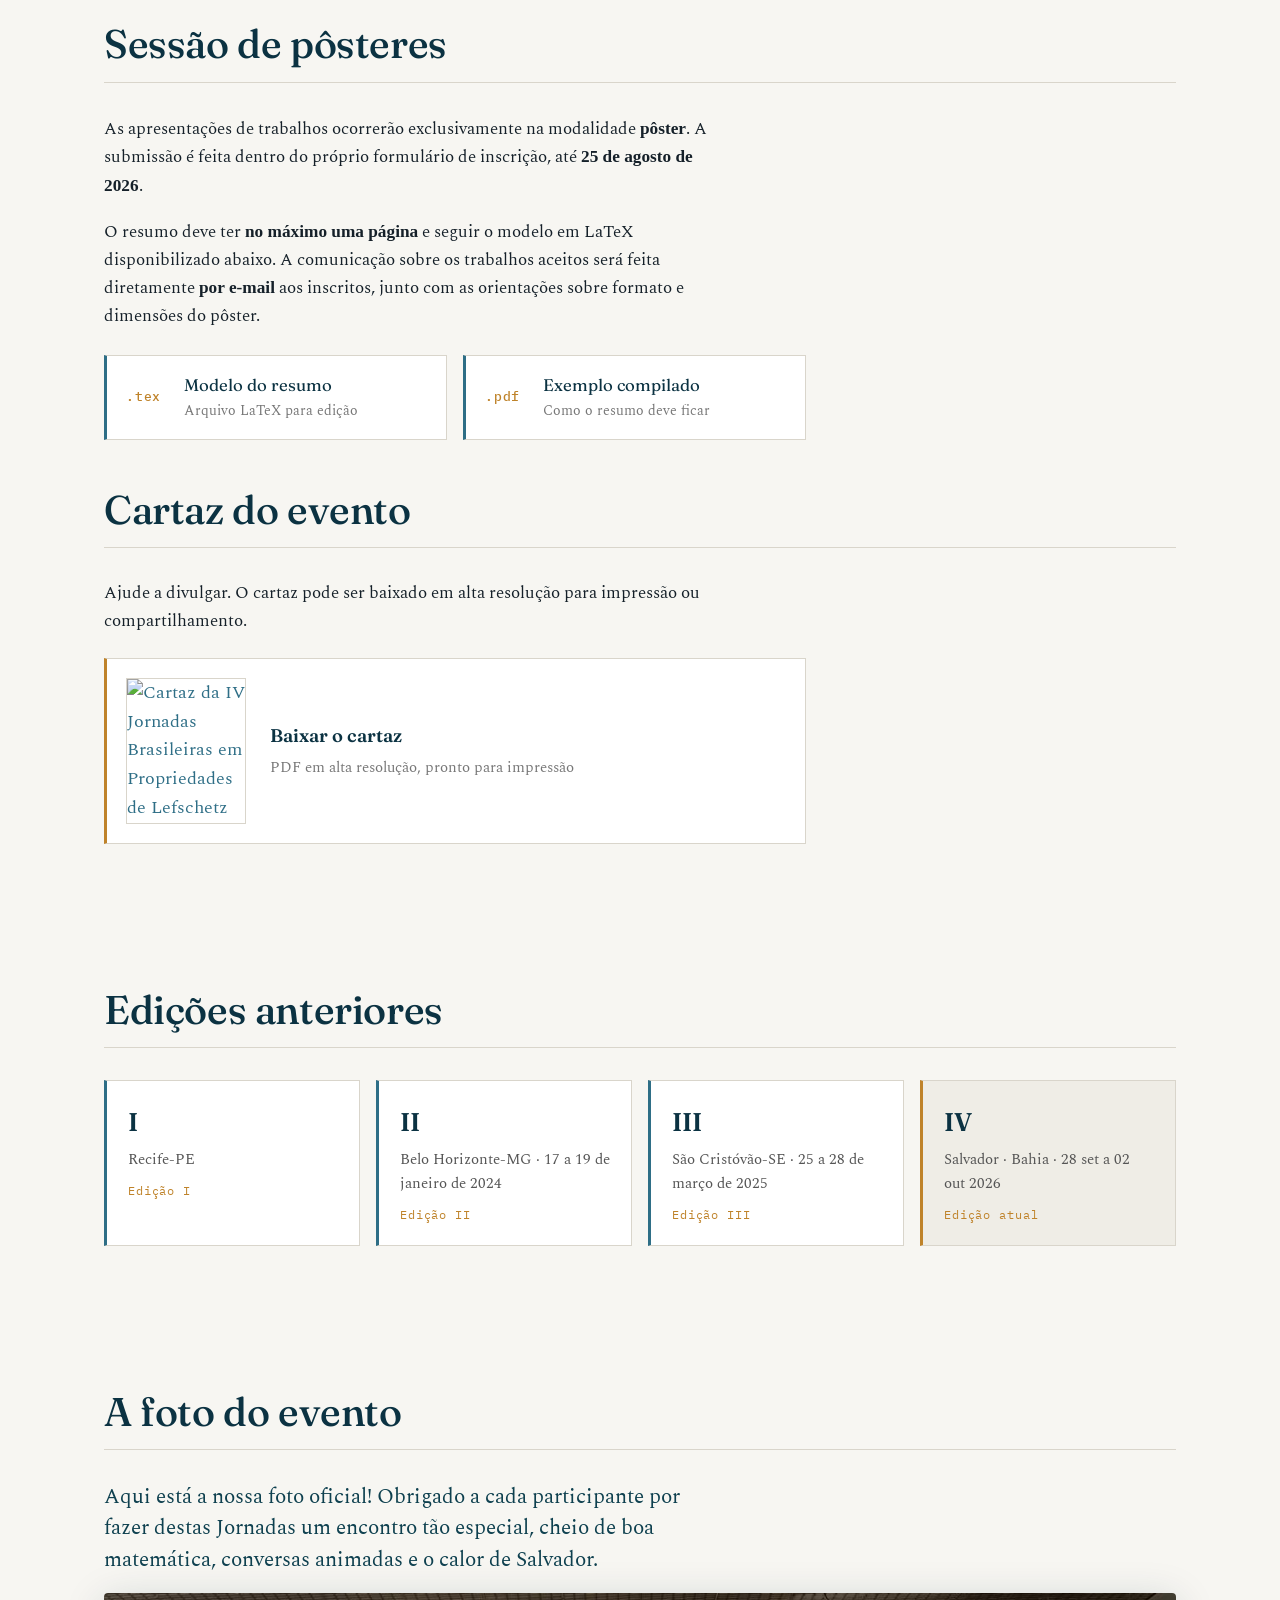
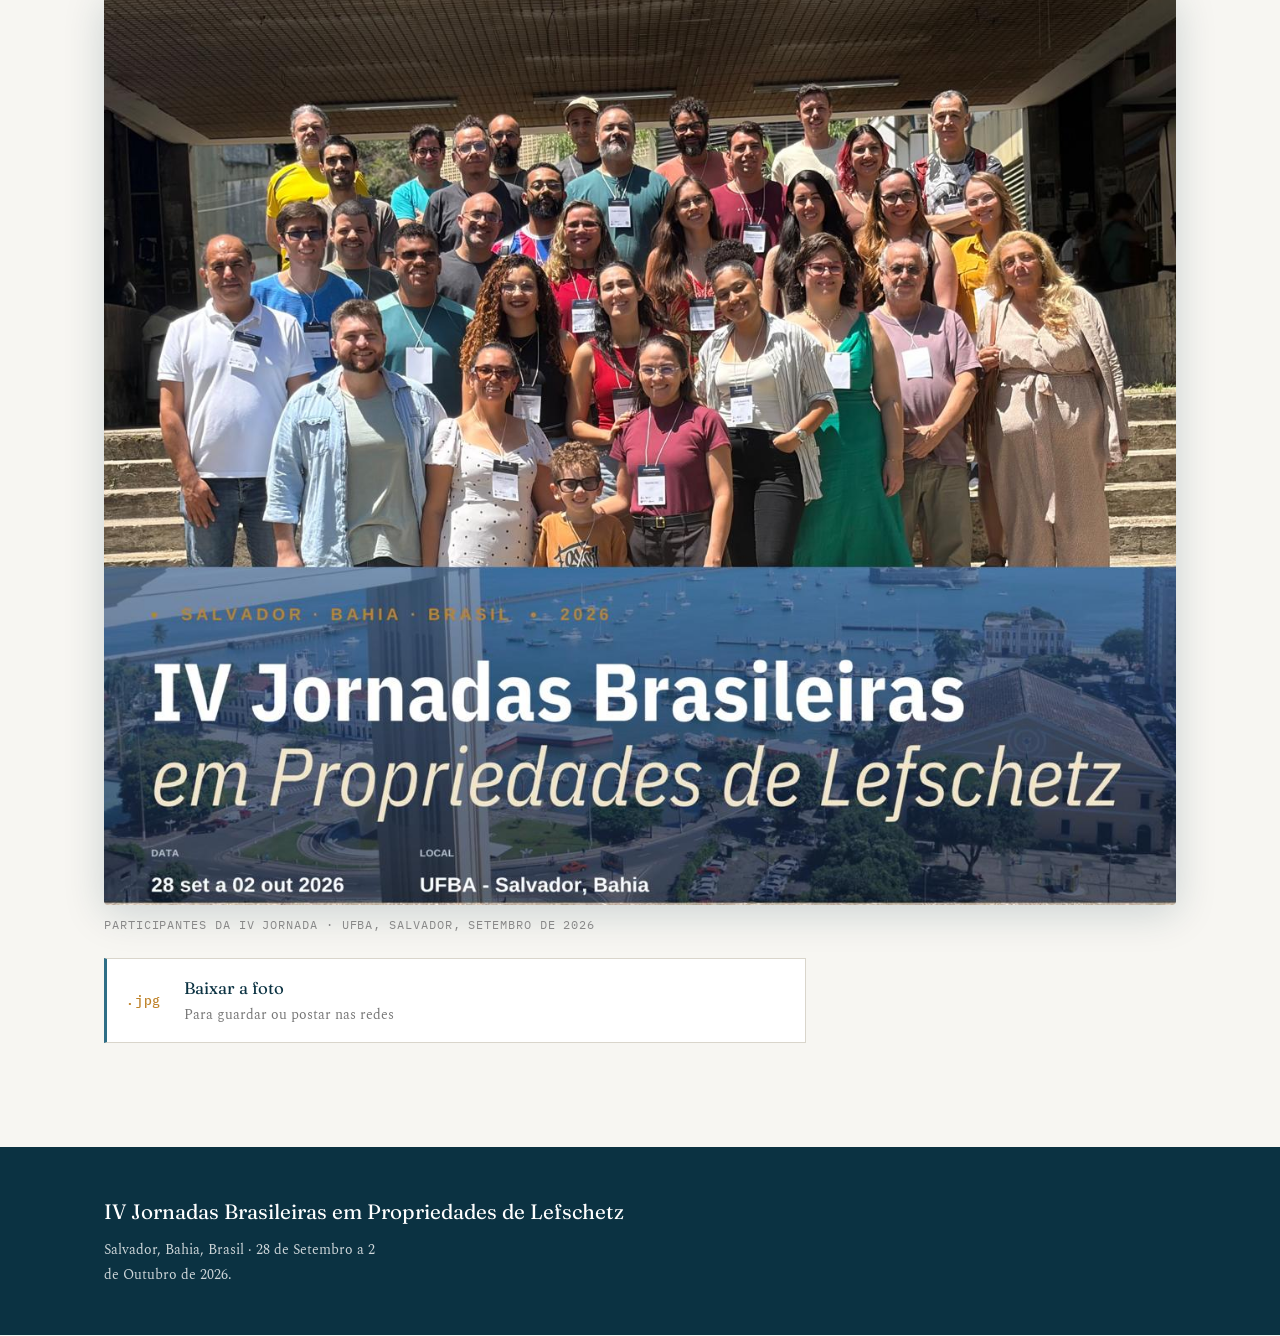
==== commit eb269f51: "Renomeia a foto oficial para evitar cache e adiciona botão de download Co-Authored-By: Claude Opus 5" ====
--- a/index.html
+++ b/index.html
@@ -219,9 +219,15 @@
     <p class="lead">Aqui está a nossa foto oficial! Obrigado a cada participante por fazer destas Jornadas um encontro tão especial, cheio de boa matemática, conversas animadas e o calor de Salvador.</p>
   </div>
   <figure class="edition-photo" style="padding:0">
-    <img src="img/jornadas-4.jpg" alt="Foto oficial dos participantes da IV Jornadas Brasileiras em Propriedades de Lefschetz, na UFBA" width="1280" height="1088">
+    <img src="img/foto-oficial-iv-jornadas.jpg" alt="Foto oficial dos participantes da IV Jornadas Brasileiras em Propriedades de Lefschetz, na UFBA" width="1280" height="1088">
     <figcaption>Participantes da IV Jornada · UFBA, Salvador, setembro de 2026</figcaption>
   </figure>
+  <div class="downloads">
+    <a class="dl" href="img/foto-oficial-iv-jornadas.jpg" download="foto-oficial-iv-jornadas-lp.jpg">
+      <span class="ext">.jpg</span>
+      <span class="lbl">Baixar a foto<span class="sub">Para guardar ou postar nas redes</span></span>
+    </a>
+  </div>
 </section>
 
 <footer>
